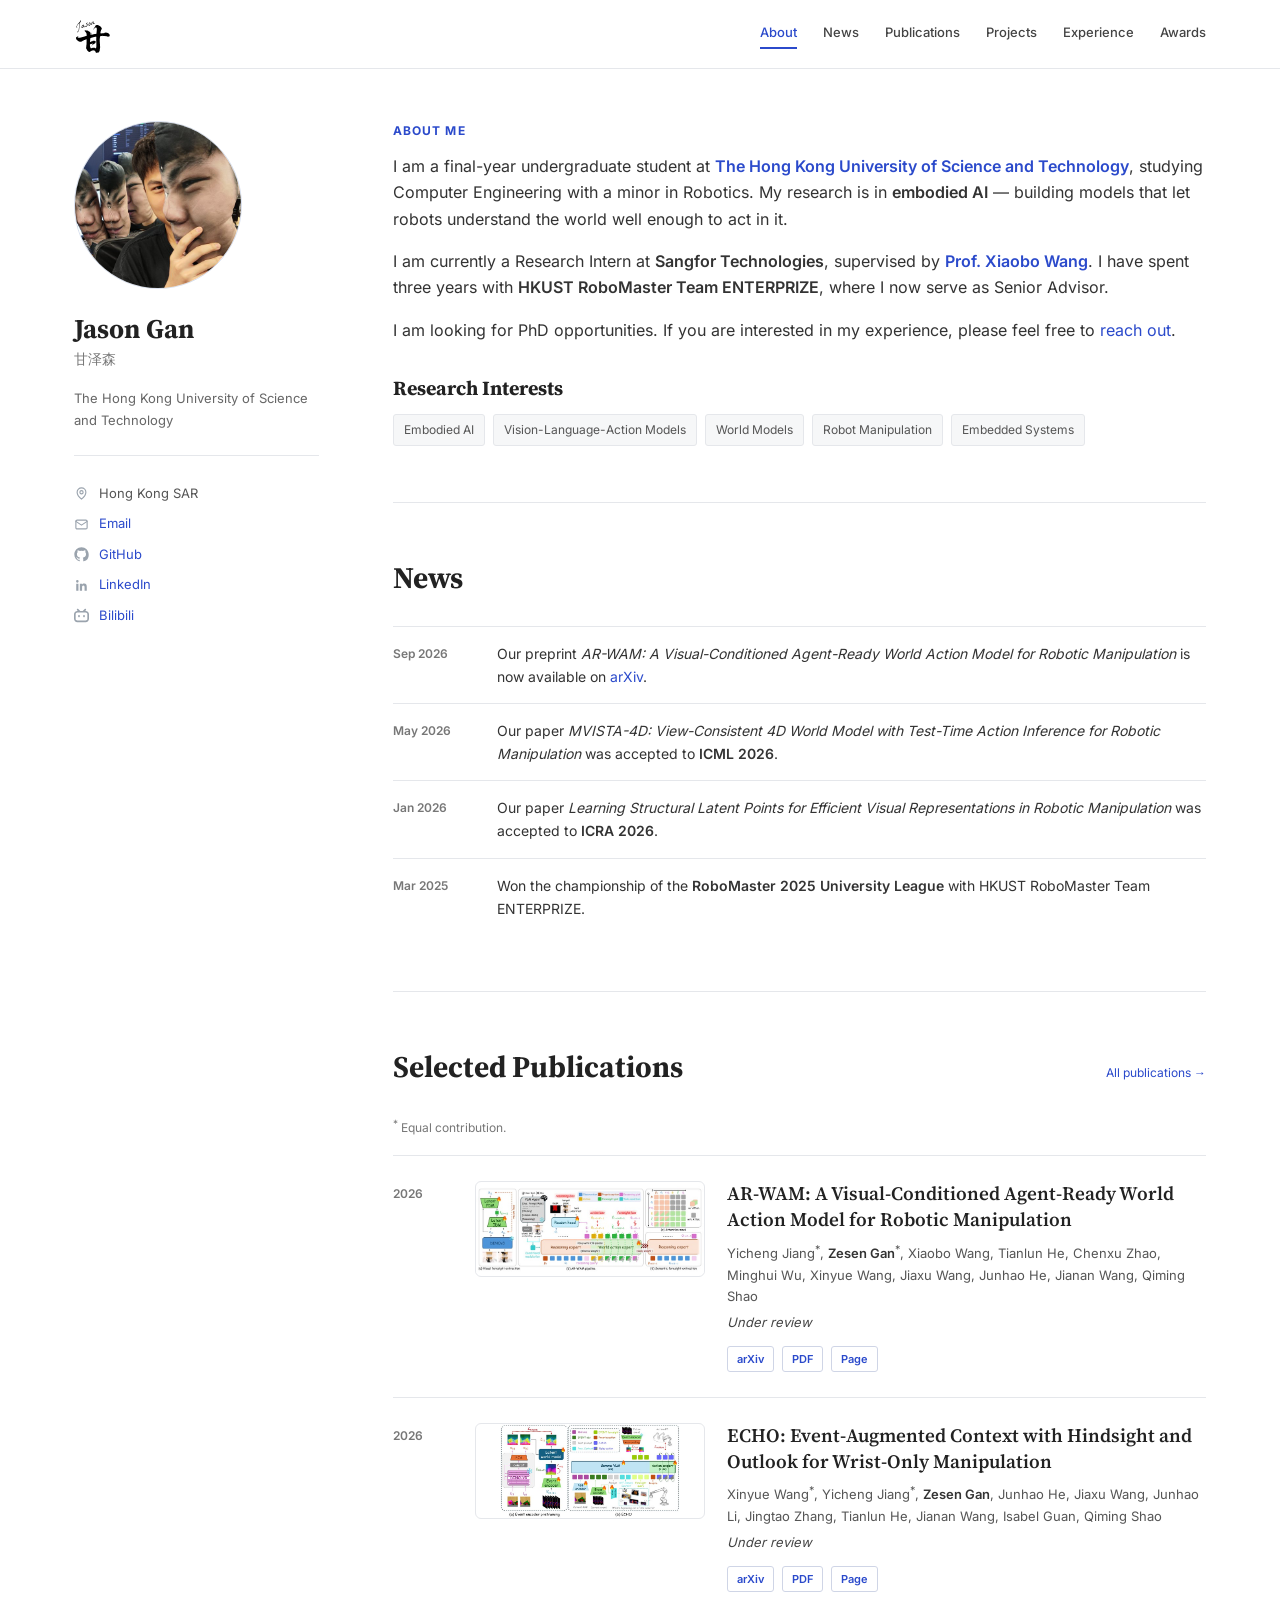
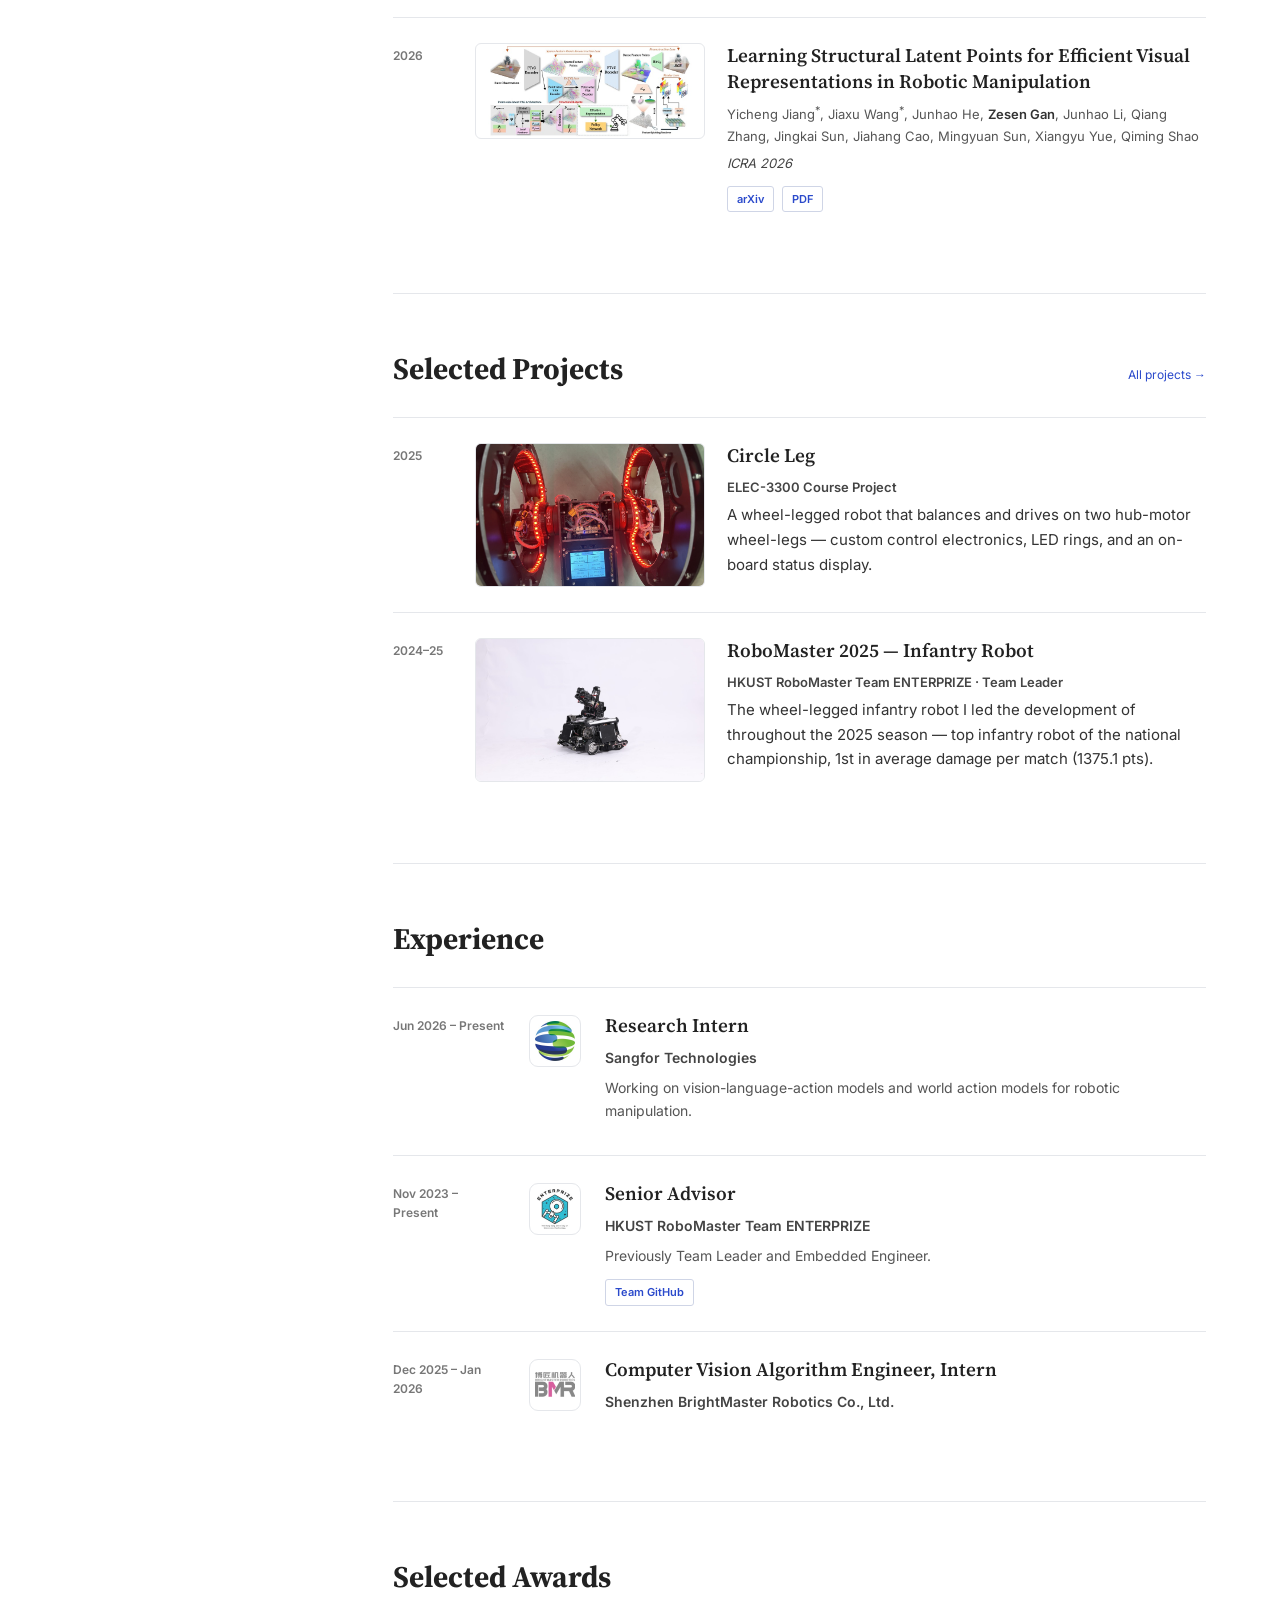
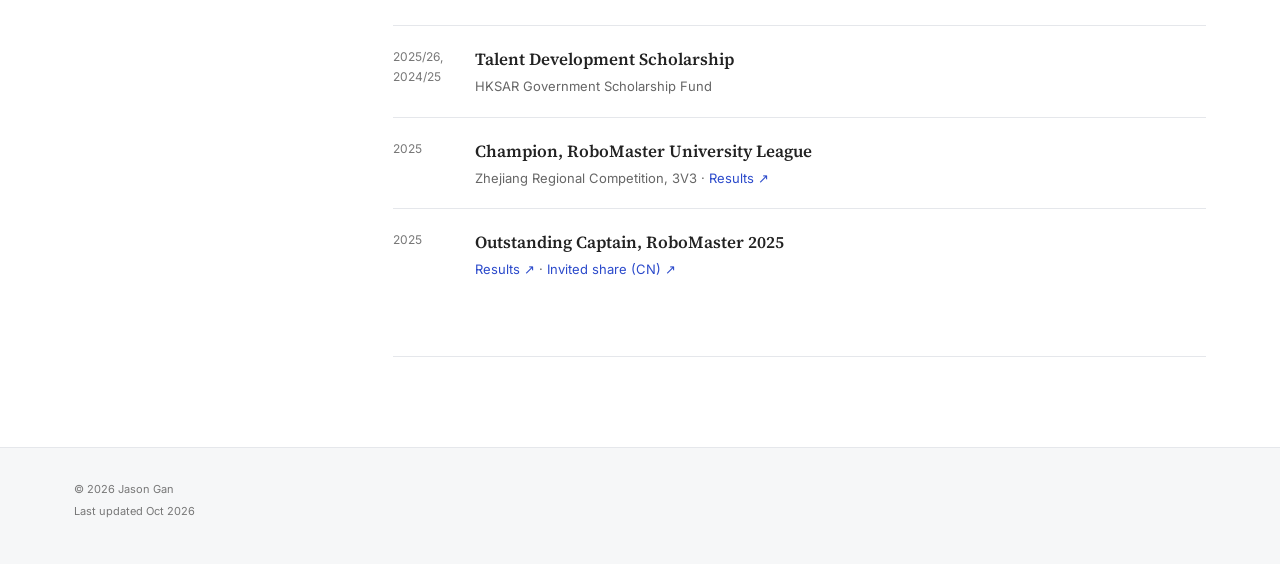
==== index.html @ d358da51 "Initial commit: academic homepage" ====
<!doctype html>
<html lang="en">
<head>
  <meta charset="utf-8">
  <meta name="viewport" content="width=device-width, initial-scale=1">
  <title>Jason Gan — Homepage</title>
  <meta name="description" content="Jason Gan is a final-year undergraduate student at HKUST studying computer engineering and robotics, working on embodied AI and robot learning.">

  <link rel="canonical" href="https://jasongan.org/">
  <meta property="og:title" content="Jason Gan — Homepage">
  <meta property="og:description" content="Robotics, embodied AI, and building cool things.">
  <meta property="og:type" content="website">
  <meta property="og:url" content="https://jasongan.org/">
  <!-- 有分享图后取消注释(建议 1200x630):
  <meta property="og:image" content="https://jasongan.org/assets/img/social-preview.jpg"> -->

  <script type="application/ld+json">
  {
    "@context": "https://schema.org",
    "@type": "Person",
    "name": "Jason Gan",
    "alternateName": "Zesen Gan",
    "url": "https://jasongan.org/",
    "affiliation": { "@type": "CollegeOrUniversity", "name": "The Hong Kong University of Science and Technology" },
    "sameAs": [
      "https://github.com/Jasonggg15",
      "https://www.linkedin.com/in/zesen-jason-gan",
      "https://space.bilibili.com/404641047"
    ]
  }
  </script>

  <link rel="icon" href="assets/img/favicon.svg" type="image/svg+xml">
  <!-- 字体自托管,见 assets/css/fonts.css(无需联网即可显示) -->
  <link rel="stylesheet" href="assets/css/fonts.css">
  <link rel="stylesheet" href="assets/css/style.css">
  <script src="assets/js/main.js" defer></script>
</head>
<body>
  <a class="skip-link" href="#content">Skip to content</a>

  <!-- ================= 顶部导航 ================= -->
  <header class="masthead">
    <div class="masthead-inner">
      <a class="site-title" href="#top" aria-label="Jason Gan — Home"><img src="assets/img/logo-gan.svg" alt="Jason Gan" width="36" height="38"></a>
      <button class="menu-toggle" aria-expanded="false" aria-controls="site-nav">Menu</button>
      <nav id="site-nav" aria-label="Primary navigation">
        <a href="#about" class="active">About</a>
        <a href="#news">News</a>
        <a href="publications/">Publications</a>
        <a href="projects/">Projects</a>
        <a href="#experience">Experience</a>
        <a href="#awards">Awards</a>
        <!-- 暂时隐藏(还没内容):<a href="blog/">Blog</a> -->
      </nav>
    </div>
  </header>

  <div class="page" id="top">

    <!-- ================= 左侧资料栏 ================= -->
    <aside class="author-profile" aria-label="Profile">
      <!-- 换照片:替换 assets/img/avatar.jpg 即可(正方形最佳) -->
      <div class="avatar"><img src="assets/img/avatar.jpg" alt="Jason Gan" width="512" height="512"></div>

      <h1>Jason Gan</h1>
      <p class="name-cn">甘泽森</p>
      <p class="affiliation">The Hong Kong University of Science and Technology</p>

      <ul class="profile-links">
        <li>
          <svg viewBox="0 0 24 24" fill="none" stroke="currentColor" stroke-width="1.8" stroke-linecap="round" stroke-linejoin="round" aria-hidden="true"><path d="M12 21s-7-5.5-7-11a7 7 0 0 1 14 0c0 5.5-7 11-7 11z"/><circle cx="12" cy="10" r="2.6"/></svg>
          Hong Kong SAR
        </li>
        <li>
          <svg viewBox="0 0 24 24" fill="none" stroke="currentColor" stroke-width="1.8" stroke-linecap="round" stroke-linejoin="round" aria-hidden="true"><rect x="3" y="5" width="18" height="14" rx="2"/><path d="m3 7 9 6 9-6"/></svg>
          <a href="mailto:jason@jasongan.org">Email</a>
        </li>
        <li>
          <svg viewBox="0 0 24 24" fill="currentColor" aria-hidden="true"><path d="M12 .5C5.65.5.5 5.65.5 12c0 5.08 3.29 9.39 7.86 10.91.58.11.79-.25.79-.56 0-.28-.01-1.02-.02-2-3.2.7-3.88-1.54-3.88-1.54-.52-1.33-1.28-1.68-1.28-1.68-1.04-.71.08-.7.08-.7 1.15.08 1.76 1.18 1.76 1.18 1.03 1.76 2.7 1.25 3.36.96.1-.75.4-1.25.72-1.54-2.55-.29-5.23-1.28-5.23-5.7 0-1.26.45-2.29 1.18-3.1-.12-.29-.51-1.46.11-3.05 0 0 .96-.31 3.15 1.18a10.9 10.9 0 0 1 5.74 0c2.19-1.49 3.15-1.18 3.15-1.18.62 1.59.23 2.76.11 3.05.74.81 1.18 1.84 1.18 3.1 0 4.43-2.69 5.41-5.25 5.69.41.35.77 1.05.77 2.12 0 1.53-.01 2.76-.01 3.14 0 .31.21.67.8.56A10.52 10.52 0 0 0 23.5 12C23.5 5.65 18.35.5 12 .5z"/></svg>
          <a href="https://github.com/Jasonggg15" target="_blank" rel="noreferrer">GitHub</a>
        </li>
        <li>
          <svg viewBox="0 0 24 24" fill="currentColor" aria-hidden="true"><path d="M20.45 20.45h-3.55v-5.57c0-1.33-.03-3.04-1.85-3.04-1.86 0-2.14 1.45-2.14 2.94v5.67H9.35V9h3.41v1.56h.05c.47-.9 1.63-1.85 3.36-1.85 3.6 0 4.27 2.37 4.27 5.45v6.29zM5.34 7.43a2.06 2.06 0 1 1 0-4.12 2.06 2.06 0 0 1 0 4.12zM7.12 20.45H3.56V9h3.56v11.45z"/></svg>
          <a href="https://www.linkedin.com/in/zesen-jason-gan" target="_blank" rel="noreferrer">LinkedIn</a>
        </li>
        <li>
          <svg viewBox="0 0 24 24" fill="currentColor" aria-hidden="true"><path d="M17.813 4.653h.854c1.51.054 2.769.578 3.773 1.574 1.004.995 1.524 2.249 1.56 3.76v7.36c-.036 1.51-.556 2.769-1.56 3.773s-2.262 1.524-3.773 1.56H5.333c-1.51-.036-2.769-.556-3.773-1.56S.036 18.858 0 17.347v-7.36c.036-1.511.556-2.765 1.56-3.76 1.004-.996 2.262-1.52 3.773-1.574h.774l-1.174-1.12a1.234 1.234 0 0 1-.373-.906c0-.356.124-.658.373-.907l.027-.027c.267-.249.573-.373.92-.373.347 0 .653.124.92.373L9.653 4.44c.071.071.134.142.187.213h4.267a.836.836 0 0 1 .16-.213l2.853-2.747c.267-.249.573-.373.92-.373.347 0 .662.151.929.4.267.249.391.551.391.907 0 .355-.124.657-.373.906zM5.333 7.24c-.746.018-1.373.276-1.88.773-.506.498-.769 1.13-.786 1.894v7.52c.017.764.28 1.395.786 1.893.507.498 1.134.756 1.88.773h13.334c.746-.017 1.373-.275 1.88-.773.506-.498.769-1.129.786-1.893v-7.52c-.017-.765-.28-1.396-.786-1.894-.507-.497-1.134-.755-1.88-.773zM8 11.107c.373 0 .684.124.933.373.25.249.383.569.4.96v1.173c-.017.391-.15.711-.4.96-.249.25-.56.374-.933.374s-.684-.125-.933-.374c-.25-.249-.383-.569-.4-.96V12.44c0-.373.129-.689.386-.947.258-.257.574-.386.947-.386zm8 0c.373 0 .684.124.933.373.25.249.383.569.4.96v1.173c-.017.391-.15.711-.4.96-.249.25-.56.374-.933.374s-.684-.125-.933-.374c-.25-.249-.383-.569-.4-.96V12.44c.017-.391.15-.711.4-.96.249-.249.56-.373.933-.373Z"/></svg>
          <a href="https://space.bilibili.com/404641047" target="_blank" rel="noreferrer">Bilibili</a>
        </li>
      </ul>
    </aside>

    <!-- ================= 主内容 ================= -->
    <main id="content">

      <!-- ---------- About ---------- -->
      <section id="about" class="intro section-block">
        <p class="kicker">About Me</p>
        <!-- TODO(文字):自我介绍可以按自己的语气改 -->
        <p>
          I am a final-year undergraduate student at <a href="https://hkust.edu.hk/" target="_blank" rel="noreferrer"><strong>The Hong Kong University of Science and
          Technology</strong></a>, studying Computer Engineering with a minor in Robotics.
          My research is in <strong>embodied AI</strong> — building models that let robots
          understand the world well enough to act in it.
        </p>
        <p>
          I am currently a Research Intern at <strong>Sangfor Technologies</strong>, supervised by
          <a href="https://scholar.google.com/citations?user=B9qnJaYAAAAJ" target="_blank" rel="noreferrer"><strong>Prof. Xiaobo Wang</strong></a>. I have spent three years with
          <strong>HKUST RoboMaster Team ENTERPRIZE</strong>, where I now serve as Senior Advisor.
        </p>
        <p>
          I am looking for PhD opportunities. If you are interested in my experience,
          please feel free to <a href="mailto:jason@jasongan.org">reach out</a>.
        </p>
        <h3>Research Interests</h3>
        <div class="tags">
          <span>Embodied AI</span>
          <span>Vision-Language-Action Models</span>
          <span>World Models</span>
          <span>Robot Manipulation</span>
          <span>Embedded Systems</span>
        </div>
      </section>

      <!-- ---------- News ---------- -->
      <section id="news" class="section-block">
        <h2>News</h2>
        <ul class="news-list">
          <!-- 新增动态:复制一个 <li>,日期写在第一列 -->
          <li>
            <span class="date">Sep 2026</span>
            <p>Our preprint <em>AR-WAM: A Visual-Conditioned Agent-Ready World Action Model for Robotic Manipulation</em> is now available on <a href="https://arxiv.org/abs/2609.23578" target="_blank" rel="noreferrer">arXiv</a>.</p>
          </li>
          <li>
            <span class="date">May 2026</span>
            <p>Our paper <em>MVISTA-4D: View-Consistent 4D World Model with Test-Time Action Inference for Robotic Manipulation</em> was accepted to <strong>ICML 2026</strong>.</p>
          </li>
          <li>
            <span class="date">Jan 2026</span>
            <p>Our paper <em>Learning Structural Latent Points for Efficient Visual Representations in Robotic Manipulation</em> was accepted to <strong>ICRA 2026</strong>.</p>
          </li>
          <li>
            <span class="date">Mar 2025</span>
            <p>Won the championship of the <strong>RoboMaster 2025 University League</strong> with HKUST RoboMaster Team ENTERPRIZE.</p>
          </li>
        </ul>
      </section>

      <!-- ---------- Publications ---------- -->
      <section id="publications" class="section-block">
        <div class="section-title">
          <h2>Selected Publications</h2>
          <a href="publications/">All publications <span class="arr arr-r">&rarr;</span></a>
        </div>
        <p class="section-note"><sup>*</sup> Equal contribution.</p>

        <!-- 新增论文:整个复制 <article class="publication">…</article>。
             配图:把 teaser 图放到 assets/img/(宽约 690px),仿照下面的 <div class="pub-thumb"> 加一行;
             自己的名字用 <strong> 加粗;共同一作在作者后加 <sup>*</sup>;
             有多篇时在列表末尾加一行:<p class="section-note"><sup>*</sup> Equal contribution.</p> -->

                <article class="publication">
          <div class="pub-year">2026</div>
          <div class="pub-thumb"><img src="assets/img/pub-arwam.jpg" alt="" width="690" height="261" loading="lazy"></div>
          <div>
            <h3>AR-WAM: A Visual-Conditioned Agent-Ready World Action Model for Robotic Manipulation</h3>
            <p class="authors">
              Yicheng Jiang<sup>*</sup>, <strong>Zesen Gan</strong><sup>*</sup>, Xiaobo Wang, Tianlun He, Chenxu Zhao,
              Minghui Wu, Xinyue Wang, Jiaxu Wang, Junhao He, Jianan Wang, Qiming Shao
            </p>
            <p class="venue">Under review</p>
            <!-- 可选:一句话介绍(让访客不点进论文也看懂亮点)
            <p class="pub-tldr">…</p> -->
            <div class="item-links">
              <a href="https://arxiv.org/abs/2609.23578" target="_blank" rel="noreferrer">arXiv</a>
              <a href="https://arxiv.org/pdf/2609.23578" target="_blank" rel="noreferrer">PDF</a>
              <a href="https://ar-wam.github.io/" target="_blank" rel="noreferrer">Page</a>
              <!-- 有项目页/代码/视频时加在这里:
              <a href="https://your-project-page.com" target="_blank" rel="noreferrer">Page</a>
              <a href="https://github.com/..." target="_blank" rel="noreferrer">Code</a>
              -->
            </div>
          </div>
        </article>

        <article class="publication">
          <div class="pub-year">2026</div>
          <div class="pub-thumb"><img src="assets/img/pub-echo.jpg" alt="" width="690" height="359" loading="lazy"></div>
          <div>
            <h3>ECHO: Event-Augmented Context with Hindsight and Outlook for Wrist-Only Manipulation</h3>
            <p class="authors">
              Xinyue Wang<sup>*</sup>, Yicheng Jiang<sup>*</sup>, <strong>Zesen Gan</strong>, Junhao He, Jiaxu Wang,
              Junhao Li, Jingtao Zhang, Tianlun He, Jianan Wang, Isabel Guan, Qiming Shao
            </p>
            <p class="venue">Under review</p>
            <div class="item-links">
              <a href="https://arxiv.org/abs/2609.34893" target="_blank" rel="noreferrer">arXiv</a>
              <a href="https://arxiv.org/pdf/2609.34893" target="_blank" rel="noreferrer">PDF</a>
              <a href="https://echo-wam.github.io/" target="_blank" rel="noreferrer">Page</a>
            </div>
          </div>
        </article>

        <article class="publication">
          <div class="pub-year">2026</div>
          <div class="pub-thumb"><img src="assets/img/pub-slp.jpg" alt="" width="690" height="317" loading="lazy"></div>
          <div>
            <h3>Learning Structural Latent Points for Efficient Visual Representations in Robotic Manipulation</h3>
            <p class="authors">
              Yicheng Jiang<sup>*</sup>, Jiaxu Wang<sup>*</sup>, Junhao He, <strong>Zesen Gan</strong>, Junhao Li,
              Qiang Zhang, Jingkai Sun, Jiahang Cao, Mingyuan Sun, Xiangyu Yue, Qiming Shao
            </p>
            <p class="venue">ICRA 2026</p>
            <div class="item-links">
              <a href="https://arxiv.org/abs/2605.21258" target="_blank" rel="noreferrer">arXiv</a>
              <a href="https://arxiv.org/pdf/2605.21258" target="_blank" rel="noreferrer">PDF</a>
            </div>
          </div>
        </article>
      </section>

      <!-- ---------- Selected Projects(完整列表在 projects/) ---------- -->
      <section id="projects" class="section-block">
        <div class="section-title">
          <h2>Selected Projects</h2>
          <a href="projects/">All projects <span class="arr arr-r">&rarr;</span></a>
        </div>

        <!-- 精选项目:这里只放最值得看的 1~3 个,结构与 projects/index.html 的卡片一致
             (注意主页路径少一层 ../);新增时复制 <article class="publication proj-row">…</article> -->
        <article class="publication proj-row">
          <div class="pub-year">2025</div>
          <a class="pub-thumb" href="projects/circle-leg.html" tabindex="-1" aria-label="Open project: Circle Leg"><img src="assets/img/proj-circleleg-2.jpg" alt="" loading="lazy"></a>
          <div>
            <h3><a href="projects/circle-leg.html">Circle Leg</a></h3>
            <p class="entry-role">ELEC-3300 Course Project</p>
            <p>A wheel-legged robot that balances and drives on two hub-motor wheel-legs — custom control electronics, LED rings, and an on-board status display.</p>
          </div>
        </article>

        <article class="publication proj-row">
          <div class="pub-year">2024–25</div>
          <a class="pub-thumb" href="projects/robomaster-2025.html" tabindex="-1" aria-label="Open project: RoboMaster 2025"><img src="assets/img/proj-rm2025.jpg" alt="" loading="lazy"></a>
          <div>
            <h3><a href="projects/robomaster-2025.html">RoboMaster 2025 — Infantry Robot</a></h3>
            <p class="entry-role">HKUST RoboMaster Team ENTERPRIZE &middot; Team Leader</p>
            <p>The wheel-legged infantry robot I led the development of throughout the 2025 season — top infantry robot of the national championship, 1st in average damage per match (1375.1 pts).</p>
          </div>
        </article>
      </section>

      <!-- ---------- Experience(教育信息在侧栏,不单列板块) ---------- -->
      <section id="experience" class="section-block">
        <h2>Experience</h2>

        <article class="entry has-logo">
          <div class="entry-date">Jun 2026 – Present</div>
          <img class="entry-logo" src="assets/img/logo-sangfor.png" alt="Sangfor" width="160" height="160" loading="lazy">
          <div>
            <h3>Research Intern</h3>
            <p class="entry-role">Sangfor Technologies</p>
            <p>Working on vision-language-action models and world action models for robotic manipulation.</p>
          </div>
        </article>

        <article class="entry has-logo">
          <div class="entry-date">Nov 2023 – Present</div>
          <img class="entry-logo" src="assets/img/logo-enterprize.png" alt="HKUST RoboMaster Team ENTERPRIZE" width="143" height="160" loading="lazy">
          <div>
            <h3>Senior Advisor</h3>
            <!-- TODO(文字):可以补一句你带队期间的成绩/做了什么 -->
            <p class="entry-role">HKUST RoboMaster Team ENTERPRIZE</p>
            <p>Previously Team Leader and Embedded Engineer.</p>
            <div class="item-links">
              <a href="https://github.com/hkustenterprize" target="_blank" rel="noreferrer">Team GitHub</a>
            </div>
          </div>
        </article>

        <article class="entry has-logo">
          <div class="entry-date">Dec 2025 – Jan 2026</div>
          <img class="entry-logo" src="assets/img/logo-bmr.png" alt="BrightMaster Robotics" width="160" height="98" loading="lazy">
          <div>
            <h3>Computer Vision Algorithm Engineer, Intern</h3>
            <p class="entry-role">Shenzhen BrightMaster Robotics Co., Ltd.</p>
            <!-- TODO(文字):想补充的话,在这里加一行 <p>做了什么</p> -->
          </div>
        </article>
      </section>

      <!-- ---------- Awards ---------- -->
      <section id="awards" class="section-block">
        <h2>Selected Awards</h2>
        <ul class="award-list">
          <!-- 新增奖项:复制一个 <li> -->
          <li>
            <span>2025/26, 2024/25</span>
            <div>
              <strong>Talent Development Scholarship</strong>
              <p>HKSAR Government Scholarship Fund</p>
            </div>
          </li>
          <li>
            <span>2025</span>
            <div>
              <strong>Champion, RoboMaster University League</strong>
              <p>Zhejiang Regional Competition, 3V3 &middot; <a href="https://www.robomaster.com/zh-CN/resource/pages/announcement/1830" target="_blank" rel="noreferrer">Results <span class="arr">&#8599;</span></a></p>
            </div>
          </li>
          <li>
            <span>2025</span>
            <div>
              <strong>Outstanding Captain, RoboMaster 2025</strong>
              <p><a href="https://www.robomaster.com/zh-CN/resource/pages/announcement/1880" target="_blank" rel="noreferrer">Results <span class="arr">&#8599;</span></a> &middot; <a href="https://bbs.robomaster.com/article/813318" target="_blank" rel="noreferrer">Invited share (CN) <span class="arr">&#8599;</span></a></p>
            </div>
          </li>
        </ul>
      </section>

    </main>
  </div>

  <!-- ================= 页脚 ================= -->
  <footer>
    <div>
      <p>&copy; <span data-year>2026</span> Jason Gan</p>
      <p>Last updated Oct 2026</p>
    </div>
  </footer>
</body>
</html>
---- assets/css/fonts.css ----
/* 自托管字体(脚本生成,字体文件在 assets/fonts/) */

@font-face {
  font-family: "Inter";
  font-style: normal;
  font-weight: 400;
  font-display: swap;
  src: url("../fonts/inter-400.woff2") format("woff2");
  unicode-range: U+0000-00FF, U+0131, U+0152-0153, U+02BB-02BC, U+02C6, U+02DA, U+02DC, U+0304, U+0308, U+0329, U+2000-206F, U+20AC, U+2122, U+2191, U+2193, U+2212, U+2215, U+FEFF, U+FFFD;
}

@font-face {
  font-family: "Inter";
  font-style: normal;
  font-weight: 500;
  font-display: swap;
  src: url("../fonts/inter-500.woff2") format("woff2");
  unicode-range: U+0000-00FF, U+0131, U+0152-0153, U+02BB-02BC, U+02C6, U+02DA, U+02DC, U+0304, U+0308, U+0329, U+2000-206F, U+20AC, U+2122, U+2191, U+2193, U+2212, U+2215, U+FEFF, U+FFFD;
}

@font-face {
  font-family: "Inter";
  font-style: normal;
  font-weight: 600;
  font-display: swap;
  src: url("../fonts/inter-600.woff2") format("woff2");
  unicode-range: U+0000-00FF, U+0131, U+0152-0153, U+02BB-02BC, U+02C6, U+02DA, U+02DC, U+0304, U+0308, U+0329, U+2000-206F, U+20AC, U+2122, U+2191, U+2193, U+2212, U+2215, U+FEFF, U+FFFD;
}

@font-face {
  font-family: "Inter";
  font-style: normal;
  font-weight: 700;
  font-display: swap;
  src: url("../fonts/inter-700.woff2") format("woff2");
  unicode-range: U+0000-00FF, U+0131, U+0152-0153, U+02BB-02BC, U+02C6, U+02DA, U+02DC, U+0304, U+0308, U+0329, U+2000-206F, U+20AC, U+2122, U+2191, U+2193, U+2212, U+2215, U+FEFF, U+FFFD;
}

@font-face {
  font-family: "Source Serif 4";
  font-style: italic;
  font-weight: 400;
  font-display: swap;
  src: url("../fonts/sourceserif4-400-italic.woff2") format("woff2");
  unicode-range: U+0000-00FF, U+0131, U+0152-0153, U+02BB-02BC, U+02C6, U+02DA, U+02DC, U+0304, U+0308, U+0329, U+2000-206F, U+20AC, U+2122, U+2191, U+2193, U+2212, U+2215, U+FEFF, U+FFFD;
}

@font-face {
  font-family: "Source Serif 4";
  font-style: normal;
  font-weight: 600;
  font-display: swap;
  src: url("../fonts/sourceserif4-600.woff2") format("woff2");
  unicode-range: U+0000-00FF, U+0131, U+0152-0153, U+02BB-02BC, U+02C6, U+02DA, U+02DC, U+0304, U+0308, U+0329, U+2000-206F, U+20AC, U+2122, U+2191, U+2193, U+2212, U+2215, U+FEFF, U+FFFD;
}

@font-face {
  font-family: "Source Serif 4";
  font-style: normal;
  font-weight: 700;
  font-display: swap;
  src: url("../fonts/sourceserif4-700.woff2") format("woff2");
  unicode-range: U+0000-00FF, U+0131, U+0152-0153, U+02BB-02BC, U+02C6, U+02DA, U+02DC, U+0304, U+0308, U+0329, U+2000-206F, U+20AC, U+2122, U+2191, U+2193, U+2212, U+2215, U+FEFF, U+FFFD;
}
---- assets/css/style.css ----
/* ============================================================
   Your Name — Academic Homepage · v3
   设计语言:经典学术主页(参考 EthenJ.github.io)
   - 顶部吸顶导航 + 左侧资料栏 + 右内容,板块间 hairline 分隔
   - Source Serif 4 标题 + Inter 正文(全部自托管)
   我们自己的调整:
   - 强调色换成偏靛蓝的墨蓝(--link)
   - 资料栏用 SVG 图标代替字符图标
   - 字体自托管,任何网络环境都稳定
   - 导航滚动高亮、focus 可见性、打印样式、减弱动效适配
   换主题色:改 --link / --link-dark / --selection
   ============================================================ */

/* ---------- 0. 变量 ---------- */
:root {
  --ink: #333;               /* 主文字 */
  --ink-strong: #222;        /* 标题 */
  --muted: #666;             /* 次要文字 */
  --faint: #777;             /* 日期、脚注 */
  --light: #f6f7f8;          /* 浅灰底(标签、页脚) */
  --line: #e5e7eb;           /* hairline */
  --link: #2b4acb;           /* 链接色:墨蓝(我们的差异点) */
  --link-dark: #1e358f;
  --chip-line: #cfd5e6;      /* 链接徽章描边 */
  --chip-hover: #eef1fb;     /* 链接徽章悬停底色 */
  --selection: #dfe5fb;

  --serif: "Source Serif 4", Georgia, "Times New Roman", serif;
  --sans: "Inter", -apple-system, BlinkMacSystemFont, "Segoe UI", sans-serif;
  --mono: ui-monospace, "Cascadia Mono", "JetBrains Mono", Consolas, monospace;

  --max: 1180px;
  --masthead-h: 68px;
}

/* ---------- 1. 基础 ---------- */
*, *::before, *::after { box-sizing: border-box; }
html { scroll-behavior: smooth; scroll-padding-top: calc(var(--masthead-h) + 20px); }

body {
  margin: 0;
  background: #fff;
  color: var(--ink);
  font: 15px/1.65 var(--sans);
  -webkit-font-smoothing: antialiased;
  overflow-x: clip; /* 保险:裁掉任何意外横向溢出(不影响 sticky) */
}

::selection { background: var(--selection); }
img { max-width: 100%; height: auto; }
h1, h2, h3, h4 { margin: 0; }
p { margin: 0 0 1em; }
strong { font-weight: 600; }

a { color: var(--link); text-decoration: none; }
a:hover { color: var(--link-dark); text-decoration: underline; }

a:focus-visible, button:focus-visible {
  outline: 2px solid var(--link);
  outline-offset: 2px;
  border-radius: 2px;
}

.skip-link {
  position: fixed;
  top: -60px;
  left: 20px;
  z-index: 100;
  padding: 10px 14px;
  background: #111;
  color: #fff;
  font-size: 13px;
}
.skip-link:focus { top: 10px; }

/* ---------- 2. 顶部导航 ---------- */
.masthead {
  position: sticky;
  top: 0;
  z-index: 30;
  background: rgba(255, 255, 255, 0.96);
  border-bottom: 1px solid var(--line);
  backdrop-filter: blur(10px);
  -webkit-backdrop-filter: blur(10px);
}
.masthead-inner {
  max-width: var(--max);
  height: var(--masthead-h);
  margin: 0 auto;
  padding: 0 24px;
  display: flex;
  align-items: center;
}
.site-title {
  font: 700 20px var(--serif);
  color: var(--ink-strong);
}
.site-title img { display: block; height: 38px; width: auto; }
.site-title:hover { text-decoration: none; }

.masthead nav {
  margin-left: auto;
  display: flex;
  align-items: center;
  gap: 26px;
}
.masthead nav a {
  position: relative;
  font-size: 13px;
  font-weight: 500;
  color: #444;
  padding-bottom: 2px;
}
/* hover 下划线从左滑入;当前板块(滚动高亮)常显 */
.masthead nav a::after {
  content: "";
  position: absolute;
  left: 0; right: 0; bottom: -3px;
  height: 1.5px;
  background: var(--link);
  transform: scaleX(0);
  transform-origin: left;
  transition: transform .22s ease;
}
.masthead nav a:hover { color: var(--link); text-decoration: none; }
.masthead nav a:hover::after, .masthead nav a.active::after { transform: scaleX(1); }
.masthead nav a.active { color: var(--link); }  /* 滚动高亮(我们的附加项) */

.menu-toggle {
  display: none;
  margin-left: auto;
  border: 1px solid var(--line);
  background: #fff;
  padding: 7px 12px;
  color: #444;
  font: 500 13px var(--sans);
  cursor: pointer;
  border-radius: 4px;
}

/* ---------- 3. 页面骨架 ---------- */
.page {
  max-width: var(--max);
  margin: 0 auto;
  padding: 52px 24px 90px;
  display: grid;
  grid-template-columns: 245px minmax(0, 1fr);
  gap: 74px;
}

/* ---------- 4. 资料栏 ---------- */
.author-profile {
  position: sticky;
  top: calc(var(--masthead-h) + 44px);
  align-self: start;
}

/* 无照片时:渐变圆底 + 衬线首字母;有照片直接 <img> 替换 */
.avatar {
  width: 168px;
  height: 168px;
  margin-bottom: 24px;
  border-radius: 50%;
  display: grid;
  place-items: center;
  overflow: hidden;
  background: linear-gradient(145deg, #e9eefb, #f8fafc);
  border: 1px solid #d9e0ee;
  color: var(--link);
  font: 600 54px var(--serif);
  user-select: none;
  transition: transform .3s ease, box-shadow .3s ease;
}
.avatar:hover { transform: scale(1.03); box-shadow: 0 10px 26px rgba(30, 40, 80, .14); }
.avatar img { width: 100%; height: 100%; display: block; object-fit: cover; }

.author-profile h1 {
  font: 700 27px/1.15 var(--serif);
  color: var(--ink-strong);
}
.name-cn { margin: 3px 0 18px; color: var(--faint); font-size: 14px; }
.author-bio { margin: 0 0 7px; font-weight: 600; }
.affiliation { margin: 0 0 24px; color: var(--muted); font-size: 13px; }

.profile-links {
  padding: 18px 0 0;
  margin: 0;
  border-top: 1px solid var(--line);
  list-style: none;
}
.profile-links li {
  margin: 9px 0;
  font-size: 13px;
  color: #555;
  display: flex;
  align-items: center;
  gap: 10px;
}
.profile-links svg { width: 15px; height: 15px; flex: none; color: #9aa3ad; transition: color .18s ease; }
/* 侧栏链接行 hover:整行微移 + 图标点亮 */
.profile-links li { transition: transform .18s ease; }
.profile-links li:hover { transform: translateX(3px); }
.profile-links li:hover svg { color: var(--link); }

/* ---------- 5. 内容板块 ---------- */
main { min-width: 0; }

.section-block {
  padding: 0 0 56px;
  margin-bottom: 54px;
  border-bottom: 1px solid var(--line);
}
.section-block:last-child { margin-bottom: 0; }

.section-block > h2, .section-title h2 {
  margin: 0 0 28px;
  font: 700 30px var(--serif);
  color: var(--ink-strong);
}
.section-title {
  display: flex;
  align-items: baseline;
  justify-content: space-between;
  gap: 20px;
}
.section-title > a { font-size: 12px; }
.section-note { margin: 0 0 18px; color: var(--faint); font-size: 12px; }

/* Publications 分页:搜索工具条 */
.pub-toolbar {
  display: flex;
  align-items: center;
  flex-wrap: wrap;
  gap: 14px;
  margin: 30px 0 6px;
}
.pub-toolbar input[type="search"] {
  flex: 1;
  min-width: 220px;
  padding: 9px 14px;
  border: 1px solid var(--line);
  border-radius: 6px;
  font: 14px var(--sans);
  color: var(--ink);
  background: #fff;
}
.pub-toolbar input[type="search"]::placeholder { color: var(--faint); }
.pub-toolbar input[type="search"]:focus {
  outline: none;
  border-color: var(--link);
  box-shadow: 0 0 0 3px var(--chip-hover);
}
.pub-count { font-size: 12px; color: var(--faint); white-space: nowrap; }
.pub-empty { padding: 34px 0; margin: 0; color: var(--muted); font-size: 14px; border-top: 1px solid var(--line); }

/* 搜索:命中高亮(标准 <mark> 玩法) */
.pub-list mark {
  background: #fff2b8;
  color: inherit;
  padding: 0 1px;
  border-radius: 2px;
}

/* 搜索:新出现的条目淡入(消失即时,出现柔和) */
@keyframes pub-enter {
  from { opacity: 0; transform: translateY(5px); }
  to   { opacity: 1; transform: none; }
}
.pub-list .publication.enter { animation: pub-enter 0.22s ease-out; }

/* About */
.kicker {
  margin: 0 0 12px;
  color: var(--link);
  font-size: 12px;
  font-weight: 700;
  letter-spacing: 0.09em;
  text-transform: uppercase;
}
.intro h2 {
  max-width: 780px;
  margin: 0 0 27px;
  font: 700 clamp(32px, 4.3vw, 50px)/1.13 var(--serif);
  letter-spacing: -0.025em;
  color: var(--ink-strong);
}
.intro > p:not(.kicker) { max-width: 820px; font-size: 16px; }
.intro h3 { margin: 31px 0 12px; font: 700 20px var(--serif); color: var(--ink-strong); }

.tags { display: flex; flex-wrap: wrap; gap: 8px; }
.tags span {
  padding: 5px 10px;
  background: var(--light);
  border: 1px solid var(--line);
  border-radius: 3px;
  font-size: 12px;
  color: #555;
}

/* News(参考站没有,用同一套视觉语言补的) */
.news-list {
  list-style: none;
  margin: 0;
  padding: 0;
  border-top: 1px solid var(--line);
}
.news-list li {
  display: grid;
  grid-template-columns: 84px 1fr;
  gap: 20px;
  padding: 15px 0;
  border-bottom: 1px solid var(--line);
  font-size: 14px;
}
.news-list .date { color: var(--faint); font-size: 12px; font-weight: 600; padding-top: 2px; white-space: nowrap; }
.news-list p { margin: 0; }
/* 最后一条下面不画线:否则和板块底边线/页脚顶线成双横线 */
.news-list li:last-child, .award-list li:last-child, .post-list li:last-child { border-bottom: none; }

/* Publications */
.publication {
  display: grid;
  grid-template-columns: 60px 230px 1fr;
  gap: 22px;
  padding: 25px 0;
  border-top: 1px solid var(--line);
}
/* 论文 teaser 配图(纯展示不可点;条目里只有 arXiv/PDF 徽章是链接)。
   统一 2.4:1 框(比三图最矮的还略高,保证每张图都满宽显示),
   contain 完整显示,白底补齐 */
.pub-thumb img {
  display: block;
  width: 100%;
  aspect-ratio: 2.4 / 1;
  object-fit: contain;
  background: #fff;
  border: 1px solid var(--line);
  border-radius: 6px;
  transition: transform .25s ease, box-shadow .25s ease;
}
/* hover arXiv/PDF 徽章时,主图轻微放大+投影、标题变色(:has 联动;
   不支持 :has 的老浏览器只是没动画,功能无损)。
   Projects 卡片(.proj-row)整行可点,动效规则在下方另写 */
.publication:not(.proj-row) h3 { transition: color .18s ease; }
.publication:not(.proj-row):has(.item-links a:hover) .pub-thumb img { transform: scale(1.02); box-shadow: 0 8px 22px rgba(30, 40, 80, .10); }
.publication:not(.proj-row):has(.item-links a:hover) h3 { color: var(--link); }

/* 链接箭头 hover 微移:↗ 斜向上挪,→ 向右挪 */
.arr { display: inline-block; transition: transform .18s ease; }
a:hover .arr { transform: translate(1.5px, -1.5px); }
a:hover .arr.arr-r { transform: translateX(3px); }

/* 回到顶部(JS 创建的悬浮按钮) */
.to-top {
  position: fixed;
  right: 26px; bottom: 26px;
  width: 40px; height: 40px;
  padding: 0;
  border: 1px solid var(--line);
  border-radius: 50%;
  background: #fff;
  color: var(--muted);
  font-size: 16px;
  line-height: 1;
  cursor: pointer;
  opacity: 0;
  visibility: hidden;
  transform: translateY(8px);
  transition: opacity .25s ease, transform .25s ease, visibility .25s,
              color .15s ease, border-color .15s ease;
  box-shadow: 0 4px 14px rgba(30, 40, 80, .10);
  z-index: 60;
}
.to-top.show { opacity: 1; visibility: visible; transform: none; }
.to-top:hover { color: var(--link); border-color: var(--link); }
.pub-year, .entry-date { padding-top: 3px; color: var(--faint); font-size: 12px; font-weight: 600; }

.publication h3, .entry h3 {
  margin: 0 0 8px;
  font: 600 19px/1.35 var(--serif);
  color: var(--ink-strong);
}
.publication h3 a { color: var(--ink-strong); }
.publication h3 a:hover { color: var(--link); text-decoration: none; }

.publication p { margin: 5px 0; }
.authors { font-size: 13px; color: #555; }
.authors strong { color: var(--ink); }   /* 自己的名字 */
.venue { font-size: 13px; font-style: italic; color: #444; }
/* 一句话介绍(我们的附加项,可删) */
.pub-tldr { font-size: 13.5px; color: var(--muted); max-width: 66ch; }

/* 链接徽章:arXiv / PDF / Code … */
.item-links { display: flex; flex-wrap: wrap; gap: 8px; margin-top: 12px; }
.item-links a {
  display: inline-block;
  padding: 3px 9px;
  border: 1px solid var(--chip-line);
  border-radius: 3px;
  font-size: 11px;
  font-weight: 600;
  background: #fff;
  transition: transform .18s ease, box-shadow .18s ease, background-color .18s ease;
}
.item-links a:hover {
  text-decoration: none;
  background: var(--chip-hover);
  transform: translateY(-2px);
  box-shadow: 0 4px 10px rgba(30, 40, 80, .12);
}

/* Projects / Experience 条目 */
.entry {
  display: grid;
  grid-template-columns: 112px 1fr;
  gap: 24px;
  padding: 25px 0;
  border-top: 1px solid var(--line);
}
/* 带单位 logo 的经历:日期 | logo | 文字 三列 */
.entry.has-logo { grid-template-columns: 112px 52px 1fr; }
.entry-logo {
  width: 52px;
  height: 52px;
  margin-top: 2px;
  padding: 5px;
  background: #fff;
  border: 1px solid var(--line);
  border-radius: 9px;
  object-fit: contain;
}
.entry p { margin: 7px 0; color: #555; font-size: 14px; }
.entry-role { font-size: 13px; font-weight: 600; color: #444 !important; }

/* Projects 页配图条:1~3 张横排,cover 裁切统一高度 */
/* Projects 页标题下的题语:衬线斜体,比正文更私人、更安静 */
.page-note {
  font-family: "Source Serif 4", Georgia, serif;
  font-style: italic;
  font-size: 15.5px;
  line-height: 1.7;
  color: #666;
  max-width: 640px;
  margin: 6px 0 4px;
}

/* Projects 页媒体带:照片与视频同一规则 —— 统一行高、自然比例、不裁切,
   一行放不下就换行,整行居中;只有一个媒体的区块加 .single 给更高行高。
   图文混排(照片+视频放同一行)用 .proj-media。
   video 务必写 width/height 属性:preload=none 时浏览器也能先算出正确宽高比;
   超宽素材由 max-width + contain 兜底(留白边,不裁切) */
.proj-photos, .proj-videos, .proj-media { display: flex; flex-wrap: wrap; gap: 10px; margin-top: 14px; justify-content: center; }
.proj-photos img, .proj-videos video, .proj-media img, .proj-media video {
  flex: 0 1 auto;
  display: block;
  height: 280px;
  width: auto;
  max-width: 100%;
  object-fit: contain;
  background: #fff;
  border: 1px solid var(--line);
  border-radius: 8px;
  box-shadow: 0 1px 3px rgba(30, 40, 80, .06);
  transition: transform .25s ease, box-shadow .25s ease;
}
.proj-photos.single img, .proj-videos.single video,
.proj-media.single img, .proj-media.single video { height: 400px; }
.proj-photos img:hover, .proj-media img:hover { transform: scale(1.02); box-shadow: 0 8px 22px rgba(30, 40, 80, .10); }
/* JS justified 生效后(main.js):行内尺寸由 JS 按容器宽度算好,普通带左对齐贴齐网格,
   .single 带保持居中;上面的固定行高仅作无 JS 兜底 */
.proj-photos.justified, .proj-videos.justified, .proj-media.justified { justify-content: flex-start; }
.proj-photos.single.justified, .proj-videos.single.justified, .proj-media.single.justified { justify-content: center; }

/* Projects 列表卡片:复用 .publication 栅格;实拍照片缩略图 cover 裁切(非白底论文图) */
.proj-row .pub-thumb img { aspect-ratio: 16 / 10; object-fit: cover; }

/* 整行可点(stretched link):标题链接的伪元素铺满整行,
   比 JS 点击跳转好——保留右键/新标签打开/状态栏预览等原生行为 */
.proj-row { position: relative; }
.proj-row h3 a::after { content: ""; position: absolute; inset: 0; }
/* hover 反馈:鼠标在整行任意位置,缩略图都触发放大+投影 */
.proj-row:hover .pub-thumb img { transform: scale(1.02); box-shadow: 0 8px 22px rgba(30, 40, 80, .10); }

/* Project 详情页:返回链接 + 标题下元信息行 */
.back-link { margin: 0 0 18px; font-size: 13px; }
.intro .proj-meta { margin: -16px 0 0; color: var(--faint); font-size: 13px; font-weight: 600; }
.proj-body > p { max-width: 820px; margin: 10px 0; font-size: 15px; color: #555; }
.proj-body .item-links { margin-top: 4px; }

/* Project 详情页技术小节标题与列表 */
.proj-body h3 { margin: 34px 0 8px; font: 700 20px var(--serif); color: var(--ink-strong); }
.proj-body ul { margin: 8px 0 4px; padding-left: 20px; color: #555; font-size: 14px; }
.proj-body li { margin: 4px 0; }

/* 技术图(框图/模型):完整显示不裁切,带一行小注 */
.proj-figure { margin: 16px 0 4px; text-align: center; }
.proj-figure img { max-width: 100%; max-height: 560px; border: 1px solid var(--line); border-radius: 8px; background: #fff; box-shadow: 0 1px 3px rgba(30, 40, 80, .06); }
.proj-figure figcaption { margin-top: 8px; font-size: 12px; color: var(--faint); }

/* 照片排下方的小注(同 figcaption 样式) */
.photo-note { margin: 8px 0 0; text-align: center; font-size: 12px; color: var(--faint); }

/* 左箭头 hover 微移(详情页返回链接用) */
a:hover .arr.arr-l { transform: translateX(-3px); }

/* Awards */
.award-list { padding: 0; margin: 0; list-style: none; border-top: 1px solid var(--line); }
.award-list li {
  display: grid;
  grid-template-columns: 62px 1fr;
  gap: 20px;
  padding: 19px 0;
  border-bottom: 1px solid var(--line);
}
.award-list li > span { color: var(--faint); font-size: 12px; padding-top: 2px; }
.award-list strong { font-family: var(--serif); font-size: 17px; color: var(--ink-strong); }
.award-list p { margin: 3px 0 0; color: var(--muted); font-size: 13px; }

/* ---------- 6. 页脚 ---------- */
footer { border-top: 1px solid var(--line); background: var(--light); }
footer > div {
  max-width: var(--max);
  margin: 0 auto;
  padding: 28px 24px 40px;
  color: var(--faint);
  font-size: 11px;
}
footer p { margin: 4px 0; }

/* ---------- 7. Blog(单栏窄页) ---------- */
.page-single {
  max-width: 820px;
  margin: 0 auto;
  padding: 52px 24px 90px;
}
.page-single .intro h2 { font-size: clamp(30px, 4vw, 42px); }

.post-list { list-style: none; margin: 0; padding: 0; border-top: 1px solid var(--line); }
.post-list li {
  display: grid;
  grid-template-columns: 100px 1fr;
  gap: 20px;
  padding: 20px 0;
  border-bottom: 1px solid var(--line);
}
.post-list .date { color: var(--faint); font-size: 12px; font-weight: 600; padding-top: 3px; white-space: nowrap; }
.post-list h3 { margin: 0 0 4px; font: 600 19px/1.35 var(--serif); }
.post-list h3 a { color: var(--ink-strong); }
.post-list h3 a:hover { color: var(--link); text-decoration: none; }
.post-list p { margin: 0; font-size: 13px; color: var(--muted); }

/* 文章页 */
.post-header { margin-bottom: 36px; }
.post-header .back { display: inline-block; font-size: 12px; margin-bottom: 30px; }
.post-header h1 {
  font: 700 clamp(30px, 4vw, 42px)/1.2 var(--serif);
  letter-spacing: -0.02em;
  color: var(--ink-strong);
}
.post-meta { margin: 12px 0 0; color: var(--faint); font-size: 12px; font-weight: 600; }

.prose { max-width: 68ch; font-size: 15.5px; }
.prose p { margin-bottom: 1.25em; }
.prose h2 { font: 700 22px var(--serif); color: var(--ink-strong); margin: 2.2em 0 0.7em; }
.prose h3 { font: 600 18px var(--serif); color: var(--ink-strong); margin: 2em 0 0.5em; }
.prose ul, .prose ol { padding-left: 1.4em; margin: 0 0 1.25em; }
.prose li { margin-bottom: 0.35em; }
.prose blockquote {
  margin: 1.8em 0;
  padding: 2px 0 2px 18px;
  border-left: 2px solid var(--link);
  font-family: var(--serif);
  font-style: italic;
  font-size: 17px;
  color: #4a4a45;
}
.prose blockquote p { margin: 0; }
.prose code {
  font-family: var(--mono);
  font-size: 0.86em;
  background: var(--light);
  border: 1px solid var(--line);
  border-radius: 3px;
  padding: 1px 5px;
}
.prose pre {
  background: var(--light);
  border: 1px solid var(--line);
  border-radius: 6px;
  padding: 16px 18px;
  overflow-x: auto;
  margin: 1.6em 0;
}
.prose pre code { background: none; border: 0; padding: 0; font-size: 13px; }
.prose hr { border: 0; border-top: 1px solid var(--line); margin: 2.4em 0; }
.prose img { border-radius: 6px; border: 1px solid var(--line); margin: 1em 0; }

/* ---------- 8. 响应式 ---------- */
@media (max-width: 1050px) {
  /* 论文条目收窄:配图叠到文字上方 */
  .publication { grid-template-columns: 1fr; }
  .pub-year { padding-top: 0; }
  .pub-thumb { max-width: 440px; margin: 2px 0 8px; }
}

@media (max-width: 850px) {
  .masthead nav {
    position: absolute;
    top: var(--masthead-h);
    left: 0;
    right: 0;
    padding: 18px 24px;
    background: #fff;
    border-bottom: 1px solid var(--line);
    display: none;
    flex-direction: column;
    align-items: flex-start;
    gap: 15px;
  }
  .masthead nav.open { display: flex; }
  .menu-toggle { display: block; }

  .page { grid-template-columns: 1fr; gap: 45px; padding-top: 38px; }

  /* 资料栏:头像在左,信息在右 */
  .author-profile {
    position: static;
    display: grid;
    grid-template-columns: 112px 1fr;
    column-gap: 22px;
  }
  .avatar { grid-row: 1 / 4; width: 112px; height: 112px; margin: 0; font-size: 36px; }
  .author-profile h1 { align-self: end; }
  .name-cn { margin-bottom: 7px; }
  .author-bio, .affiliation { grid-column: 2; }
  .profile-links { grid-column: 1 / 3; margin-top: 20px; columns: 2; column-gap: 30px; }
  .profile-links li { break-inside: avoid; }
}

@media (max-width: 560px) {
  .masthead-inner, .page, .page-single, footer > div { padding-left: 18px; padding-right: 18px; }
  .page { padding-bottom: 55px; }
  .author-profile { grid-template-columns: 86px 1fr; column-gap: 17px; }
  .avatar { width: 86px; height: 86px; font-size: 28px; }
  .author-profile h1 { font-size: 23px; }
  .author-bio { font-size: 13px; }
  .profile-links { columns: 1; }
  .intro h2 { font-size: 32px; }
  .section-block { padding-bottom: 42px; margin-bottom: 42px; }
  .publication, .entry, .entry.has-logo { grid-template-columns: 1fr; gap: 5px; }
  .pub-year, .entry-date { padding: 0; }
  .entry-logo { width: 44px; height: 44px; margin: 6px 0; }
  .section-title { align-items: flex-start; flex-direction: column; gap: 0; }
  .news-list li { grid-template-columns: 1fr; gap: 2px; padding: 13px 0; }
  .award-list li { grid-template-columns: 48px 1fr; gap: 14px; }
  .post-list li { grid-template-columns: 1fr; gap: 4px; }
  .proj-photos img, .proj-videos video, .proj-media img, .proj-media video { height: 190px; }
  .proj-photos.single img, .proj-videos.single video,
  .proj-media.single img, .proj-media.single video { height: 300px; }
}

/* ---------- 9. 打印与动效偏好 ---------- */
@media print {
  .masthead, .skip-link, .to-top { display: none !important; }
  .page { display: block; max-width: none; padding: 0; }
  .author-profile { position: static; margin-bottom: 30px; }
  a { color: var(--ink); text-decoration: none; }
}

@media (prefers-reduced-motion: reduce) {
  html { scroll-behavior: auto; }
  *, *::before, *::after { transition: none !important; animation: none !important; }
}
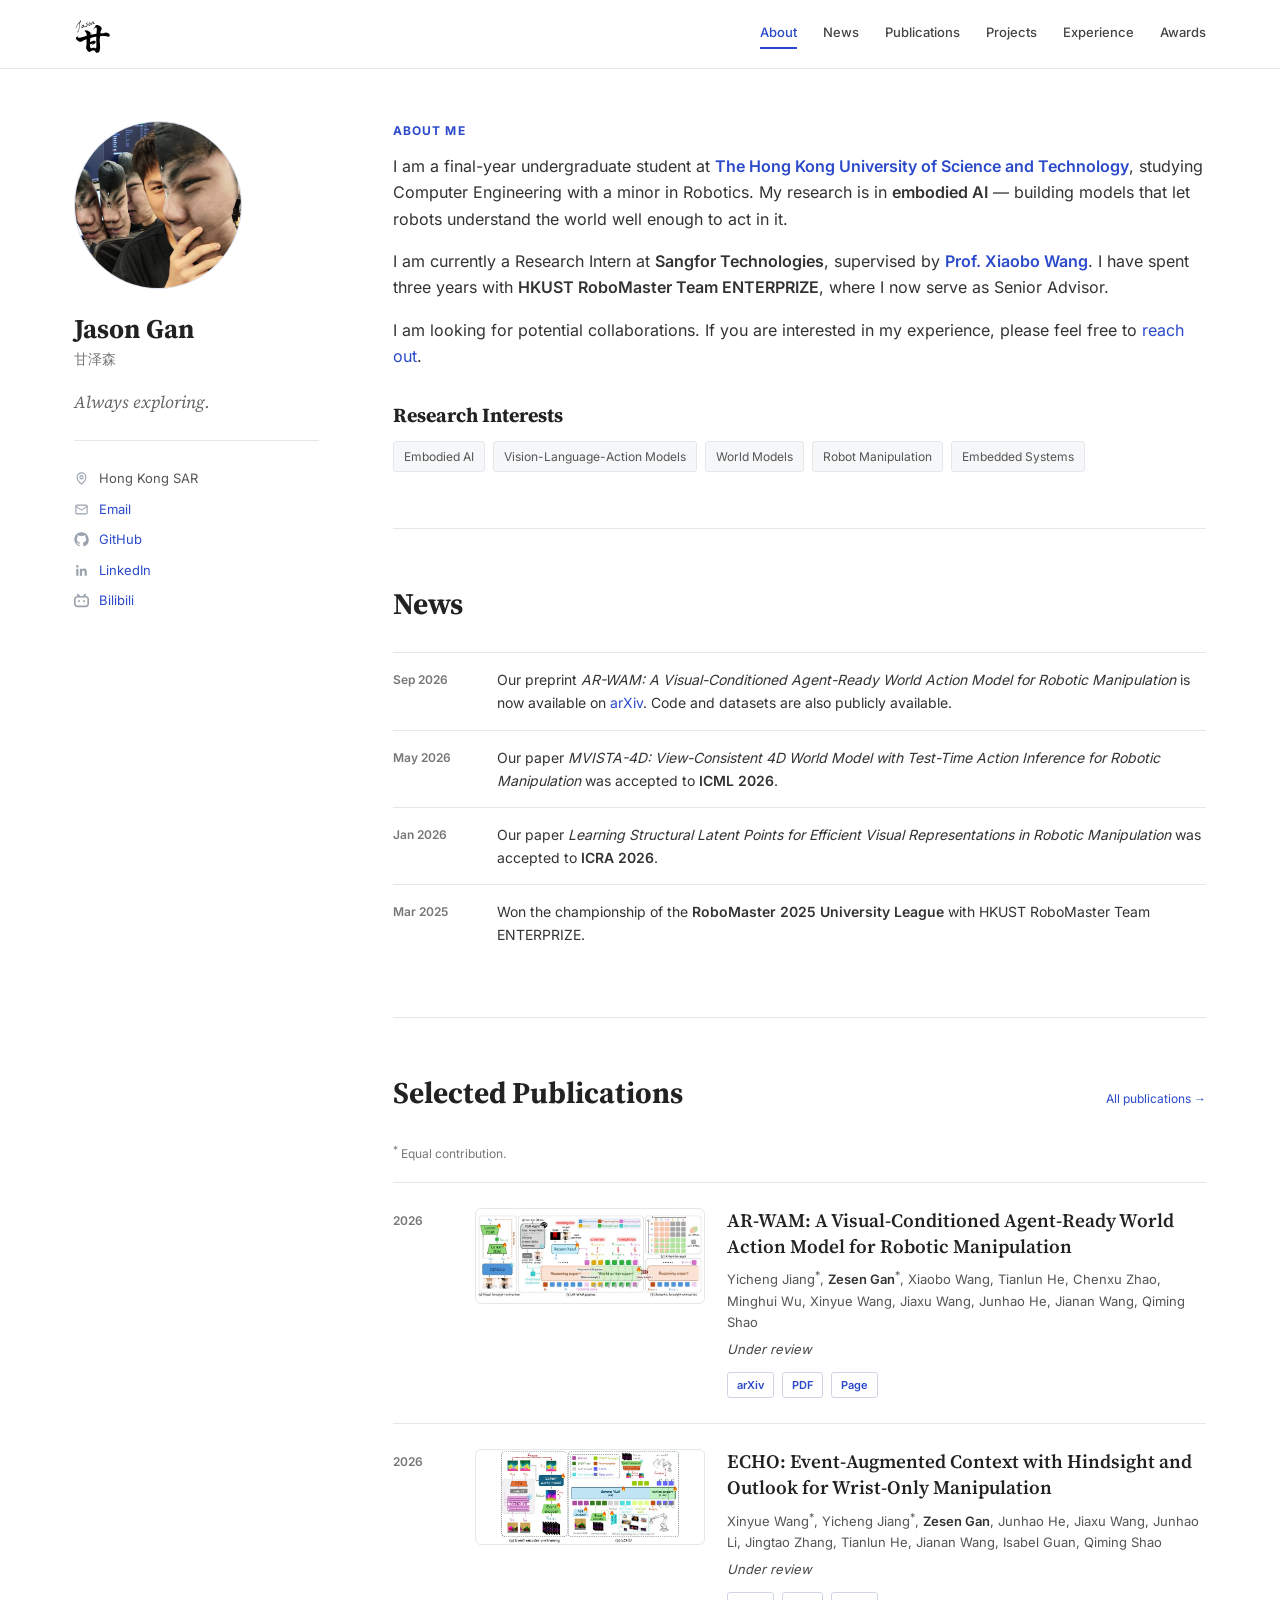
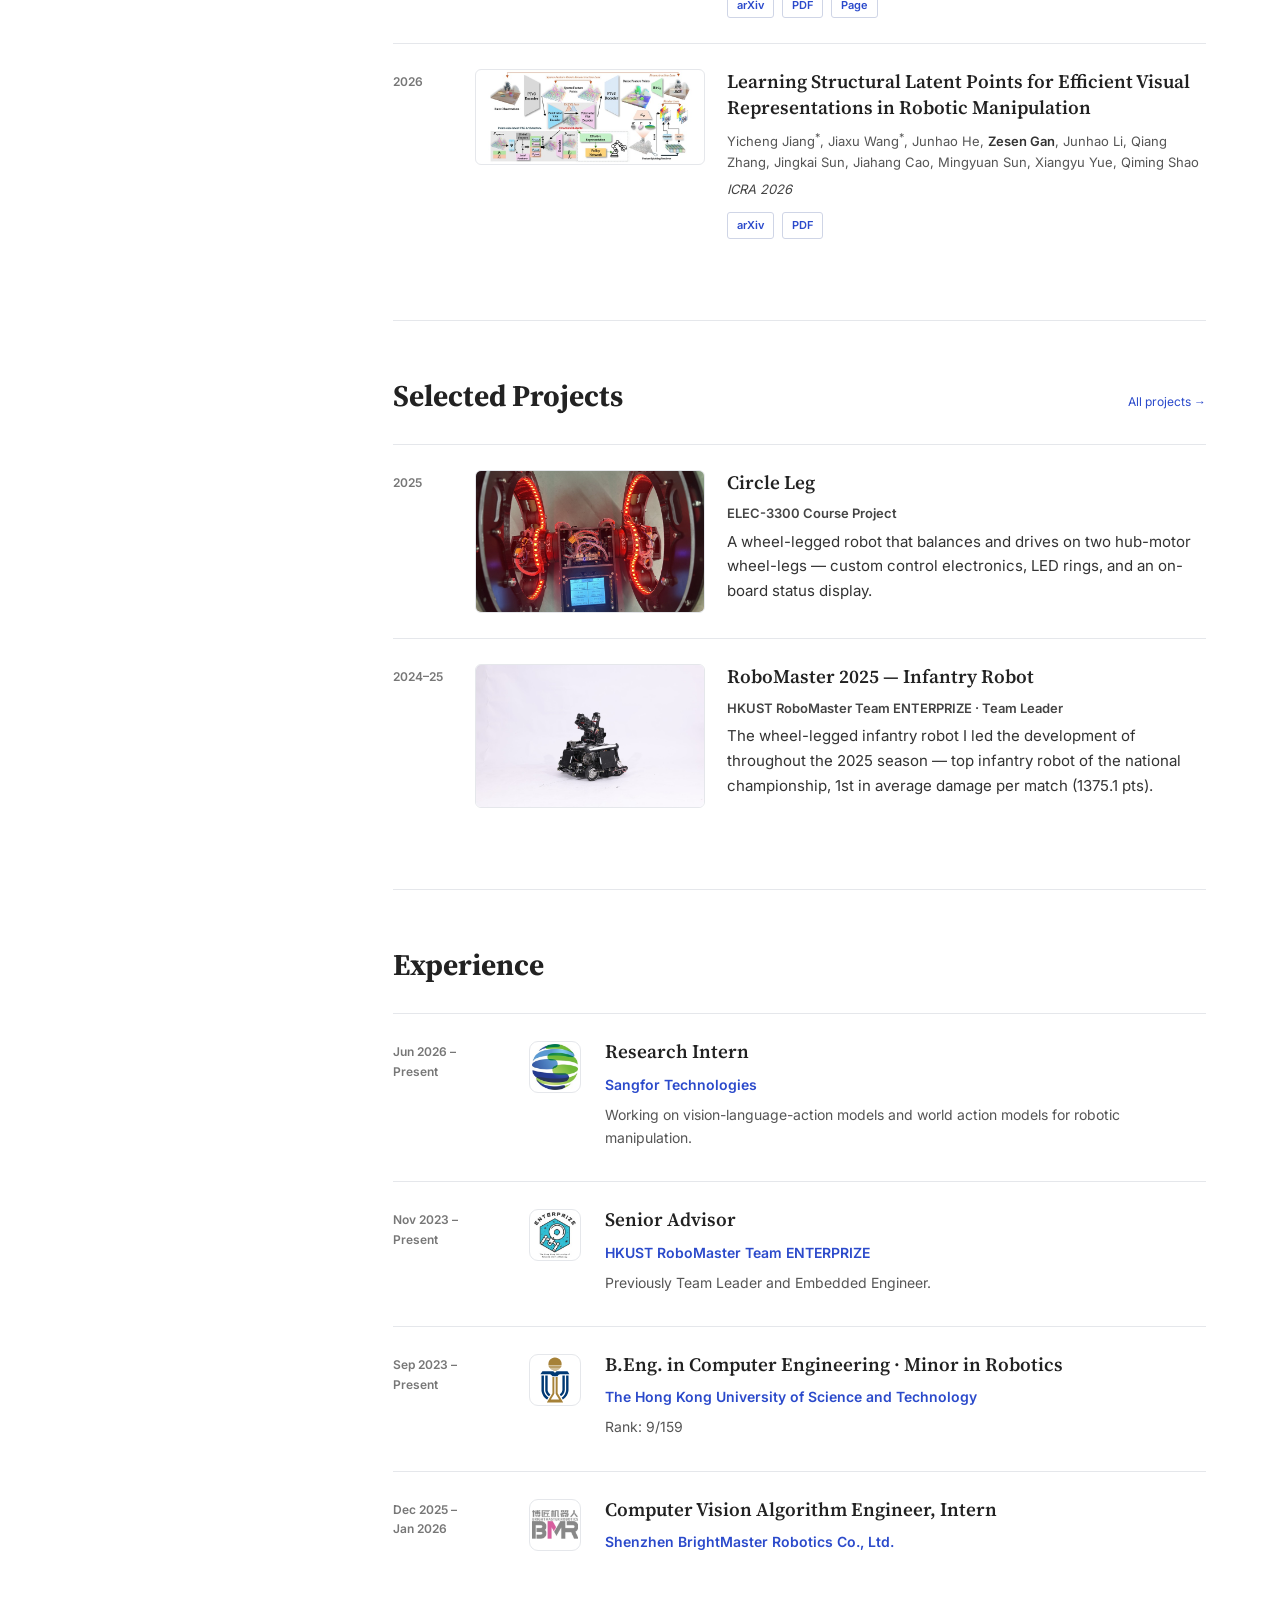
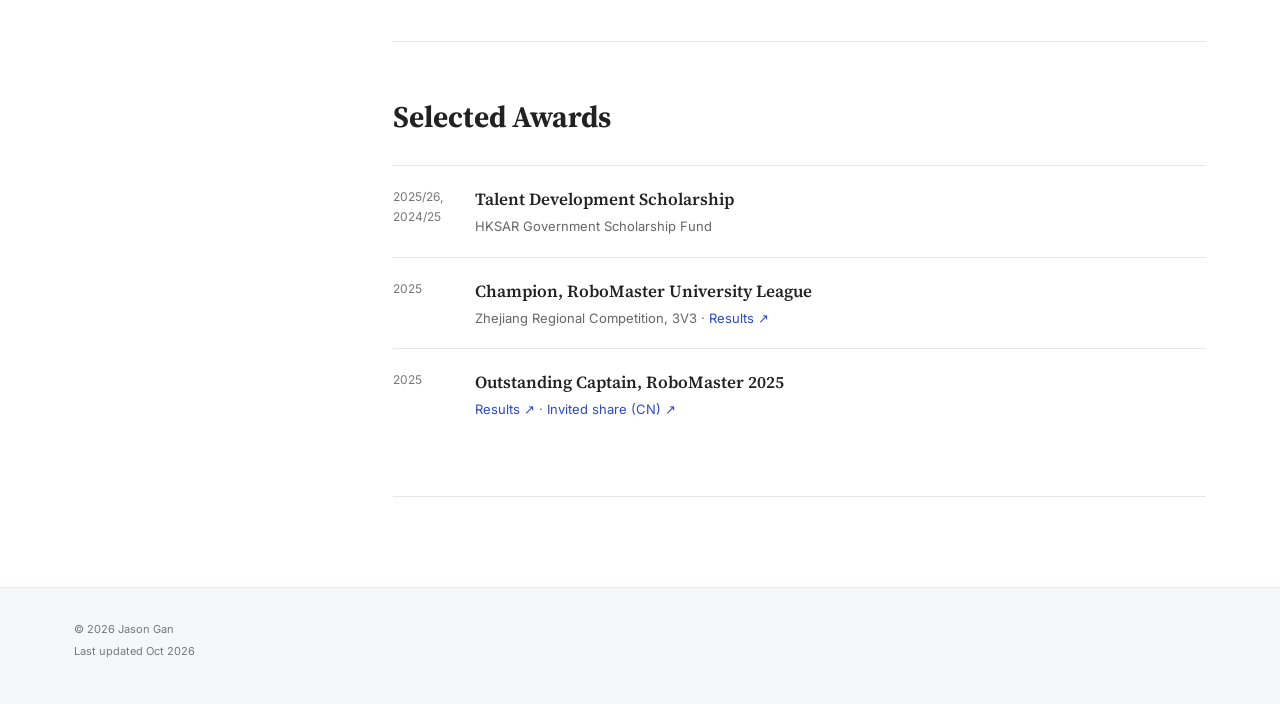
==== commit b18e63c3: "Update profile and education experience" ====
--- a/index.html
+++ b/index.html
@@ -65,7 +65,7 @@
 
       <h1>Jason Gan</h1>
       <p class="name-cn">甘泽森</p>
-      <p class="affiliation">The Hong Kong University of Science and Technology</p>
+      <p class="affiliation profile-motto">Always exploring.</p>
 
       <ul class="profile-links">
         <li>
@@ -110,7 +110,7 @@
           <strong>HKUST RoboMaster Team ENTERPRIZE</strong>, where I now serve as Senior Advisor.
         </p>
         <p>
-          I am looking for PhD opportunities. If you are interested in my experience,
+          I am looking for potential collaborations. If you are interested in my experience,
           please feel free to <a href="mailto:jason@jasongan.org">reach out</a>.
         </p>
         <h3>Research Interests</h3>
@@ -130,7 +130,7 @@
           <!-- 新增动态:复制一个 <li>,日期写在第一列 -->
           <li>
             <span class="date">Sep 2026</span>
-            <p>Our preprint <em>AR-WAM: A Visual-Conditioned Agent-Ready World Action Model for Robotic Manipulation</em> is now available on <a href="https://arxiv.org/abs/2609.23578" target="_blank" rel="noreferrer">arXiv</a>.</p>
+            <p>Our preprint <em>AR-WAM: A Visual-Conditioned Agent-Ready World Action Model for Robotic Manipulation</em> is now available on <a href="https://arxiv.org/abs/2609.23578" target="_blank" rel="noreferrer">arXiv</a>. Code and datasets are also publicly available.</p>
           </li>
           <li>
             <span class="date">May 2026</span>
@@ -250,40 +250,47 @@
         </article>
       </section>
 
-      <!-- ---------- Experience(教育信息在侧栏,不单列板块) ---------- -->
+      <!-- ---------- Experience(结束时间倒序;同为 Present 时按开始时间倒序) ---------- -->
       <section id="experience" class="section-block">
         <h2>Experience</h2>
 
         <article class="entry has-logo">
-          <div class="entry-date">Jun 2026 – Present</div>
+          <div class="entry-date">Jun 2026 –<br>Present</div>
           <img class="entry-logo" src="assets/img/logo-sangfor.png" alt="Sangfor" width="160" height="160" loading="lazy">
           <div>
             <h3>Research Intern</h3>
-            <p class="entry-role">Sangfor Technologies</p>
+            <p class="entry-role"><a href="https://www.sangfor.com/" target="_blank" rel="noreferrer">Sangfor Technologies</a></p>
             <p>Working on vision-language-action models and world action models for robotic manipulation.</p>
           </div>
         </article>
 
         <article class="entry has-logo">
-          <div class="entry-date">Nov 2023 – Present</div>
+          <div class="entry-date">Nov 2023 –<br>Present</div>
           <img class="entry-logo" src="assets/img/logo-enterprize.png" alt="HKUST RoboMaster Team ENTERPRIZE" width="143" height="160" loading="lazy">
           <div>
             <h3>Senior Advisor</h3>
             <!-- TODO(文字):可以补一句你带队期间的成绩/做了什么 -->
-            <p class="entry-role">HKUST RoboMaster Team ENTERPRIZE</p>
+            <p class="entry-role"><a href="https://hkustenterprize.com/" target="_blank" rel="noreferrer">HKUST RoboMaster Team ENTERPRIZE</a></p>
             <p>Previously Team Leader and Embedded Engineer.</p>
-            <div class="item-links">
-              <a href="https://github.com/hkustenterprize" target="_blank" rel="noreferrer">Team GitHub</a>
-            </div>
           </div>
         </article>
 
         <article class="entry has-logo">
-          <div class="entry-date">Dec 2025 – Jan 2026</div>
+          <div class="entry-date">Sep 2023 –<br>Present</div>
+          <img class="entry-logo" src="assets/img/Hong_Kong_University_of_Science_and_Technology_symbol.svg" alt="HKUST" width="390" height="600" loading="lazy">
+          <div>
+            <h3>B.Eng. in Computer Engineering · Minor in Robotics</h3>
+            <p class="entry-role"><a href="https://hkust.edu.hk/" target="_blank" rel="noreferrer">The Hong Kong University of Science and Technology</a></p>
+            <p>Rank: 9/159</p>
+          </div>
+        </article>
+
+        <article class="entry has-logo">
+          <div class="entry-date">Dec 2025 –<br>Jan 2026</div>
           <img class="entry-logo" src="assets/img/logo-bmr.png" alt="BrightMaster Robotics" width="160" height="98" loading="lazy">
           <div>
             <h3>Computer Vision Algorithm Engineer, Intern</h3>
-            <p class="entry-role">Shenzhen BrightMaster Robotics Co., Ltd.</p>
+            <p class="entry-role"><a href="https://en.bm-robot.com/" target="_blank" rel="noreferrer">Shenzhen BrightMaster Robotics Co., Ltd.</a></p>
             <!-- TODO(文字):想补充的话,在这里加一行 <p>做了什么</p> -->
           </div>
         </article>
--- a/assets/css/style.css
+++ b/assets/css/style.css
@@ -181,6 +181,12 @@
 .name-cn { margin: 3px 0 18px; color: var(--faint); font-size: 14px; }
 .author-bio { margin: 0 0 7px; font-weight: 600; }
 .affiliation { margin: 0 0 24px; color: var(--muted); font-size: 13px; }
+.profile-motto {
+  font-family: "Source Serif 4", Georgia, serif;
+  font-size: 17px;
+  font-style: italic;
+  font-weight: 400;
+}
 
 .profile-links {
   padding: 18px 0 0;
@@ -423,12 +429,14 @@
   width: 52px;
   height: 52px;
   margin-top: 2px;
-  padding: 5px;
+  padding: 2px;
   background: #fff;
   border: 1px solid var(--line);
   border-radius: 9px;
   object-fit: contain;
-}
+  transition: transform .25s ease, box-shadow .25s ease;
+}
+.entry.has-logo:has(.entry-role a:hover) .entry-logo { transform: scale(1.02); box-shadow: 0 8px 22px rgba(30, 40, 80, .10); }
 .entry p { margin: 7px 0; color: #555; font-size: 14px; }
 .entry-role { font-size: 13px; font-weight: 600; color: #444 !important; }
 
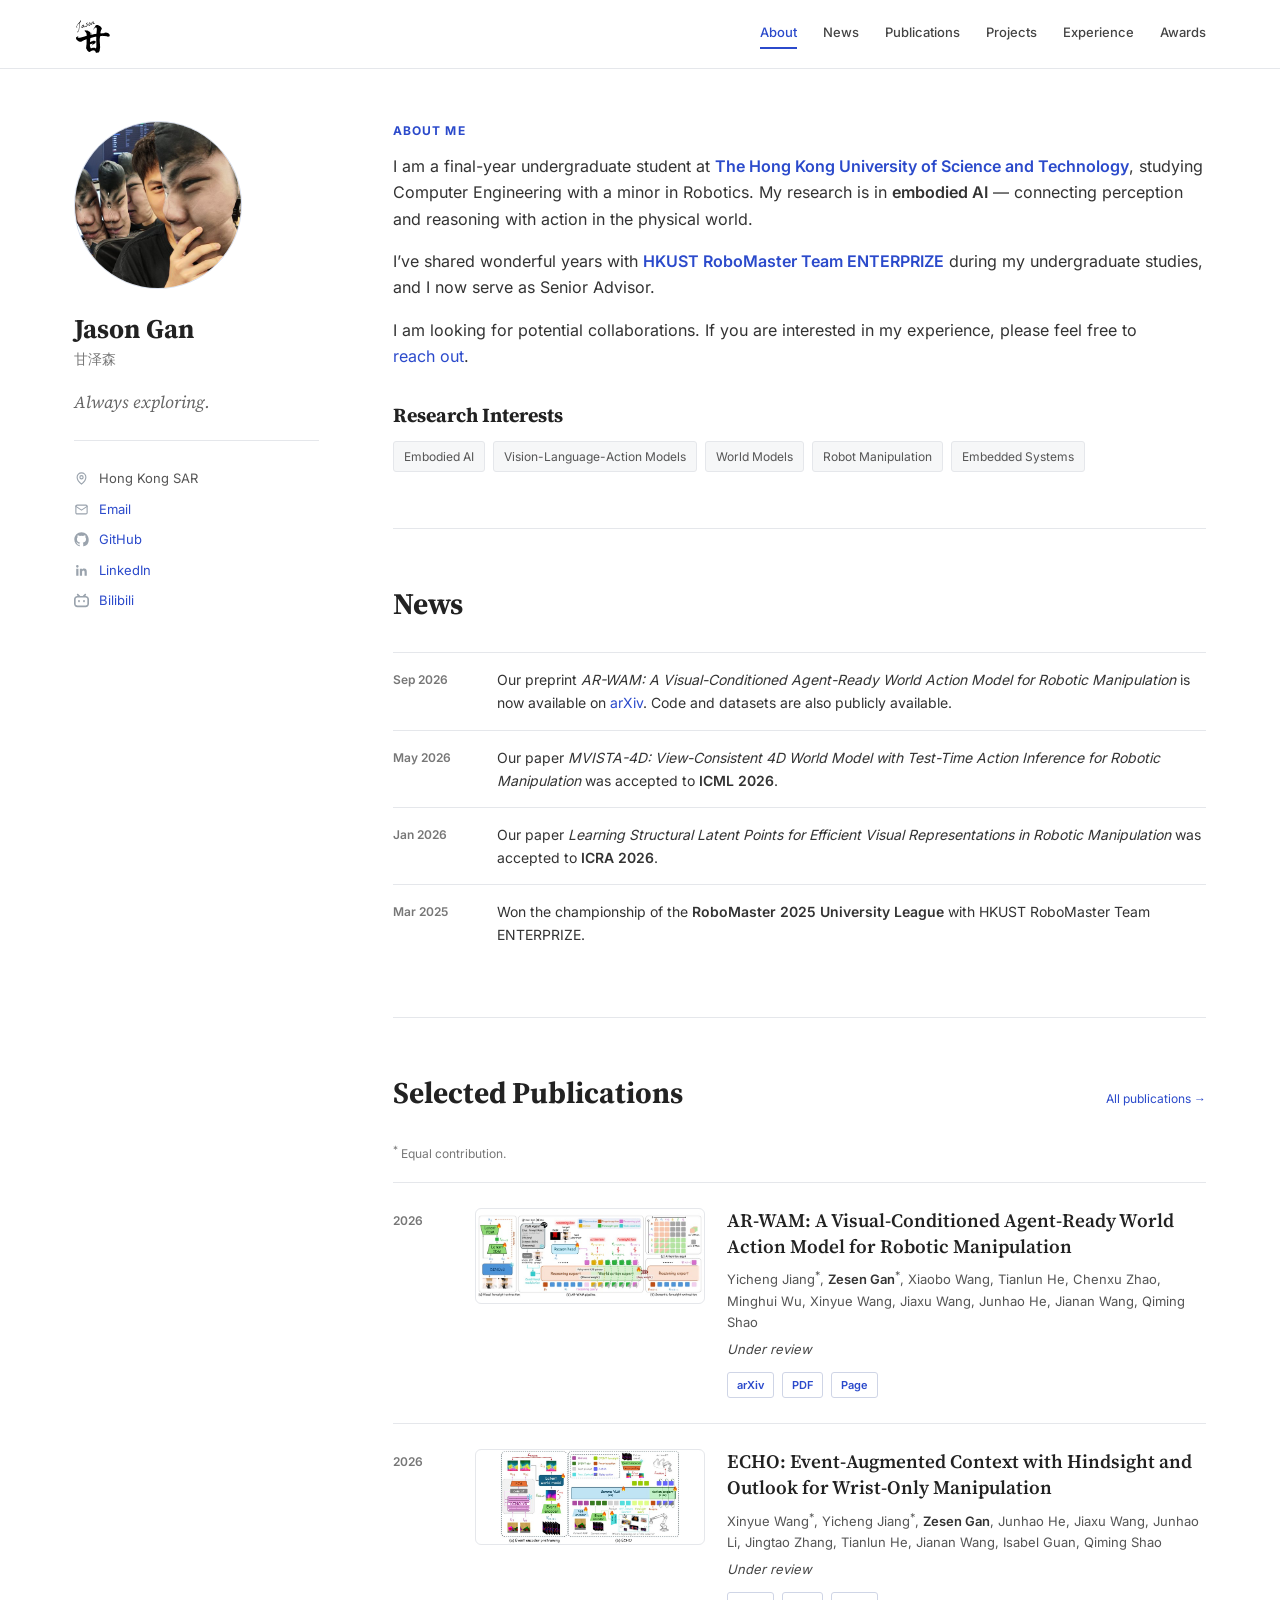
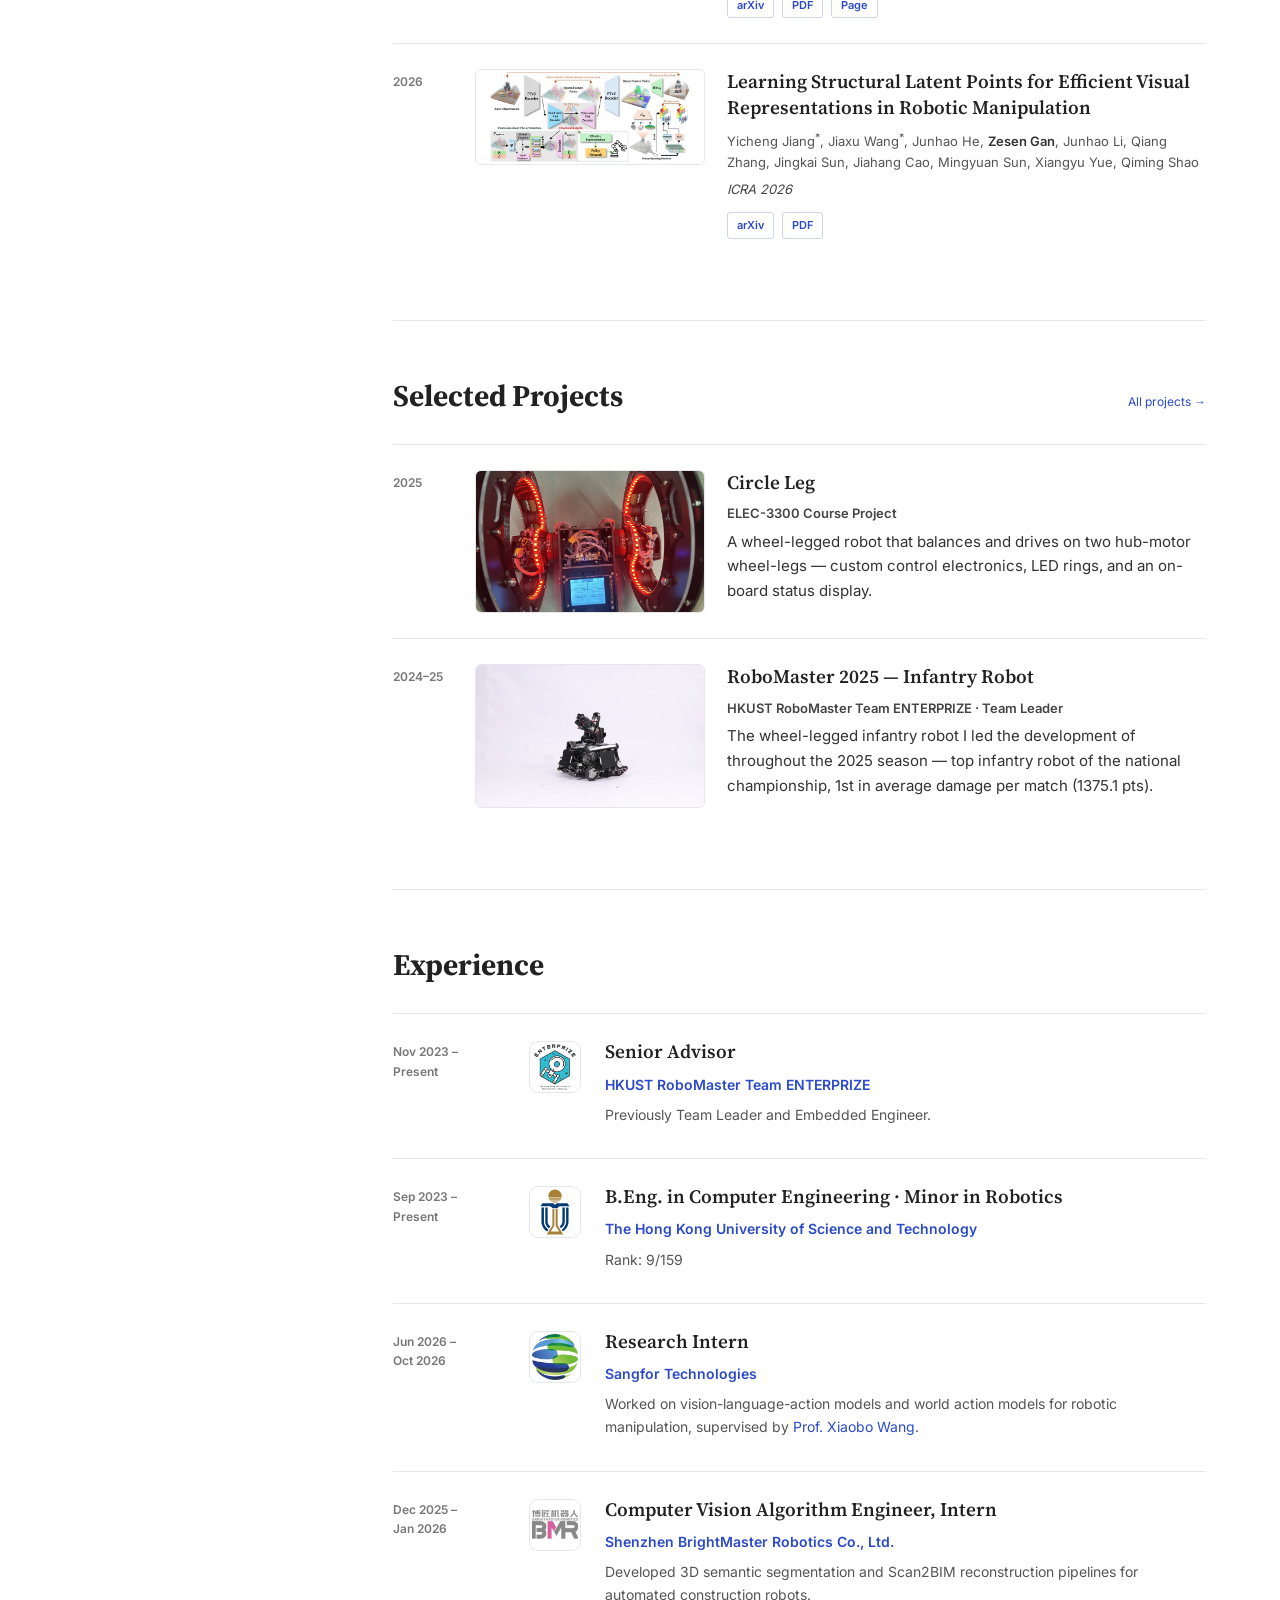
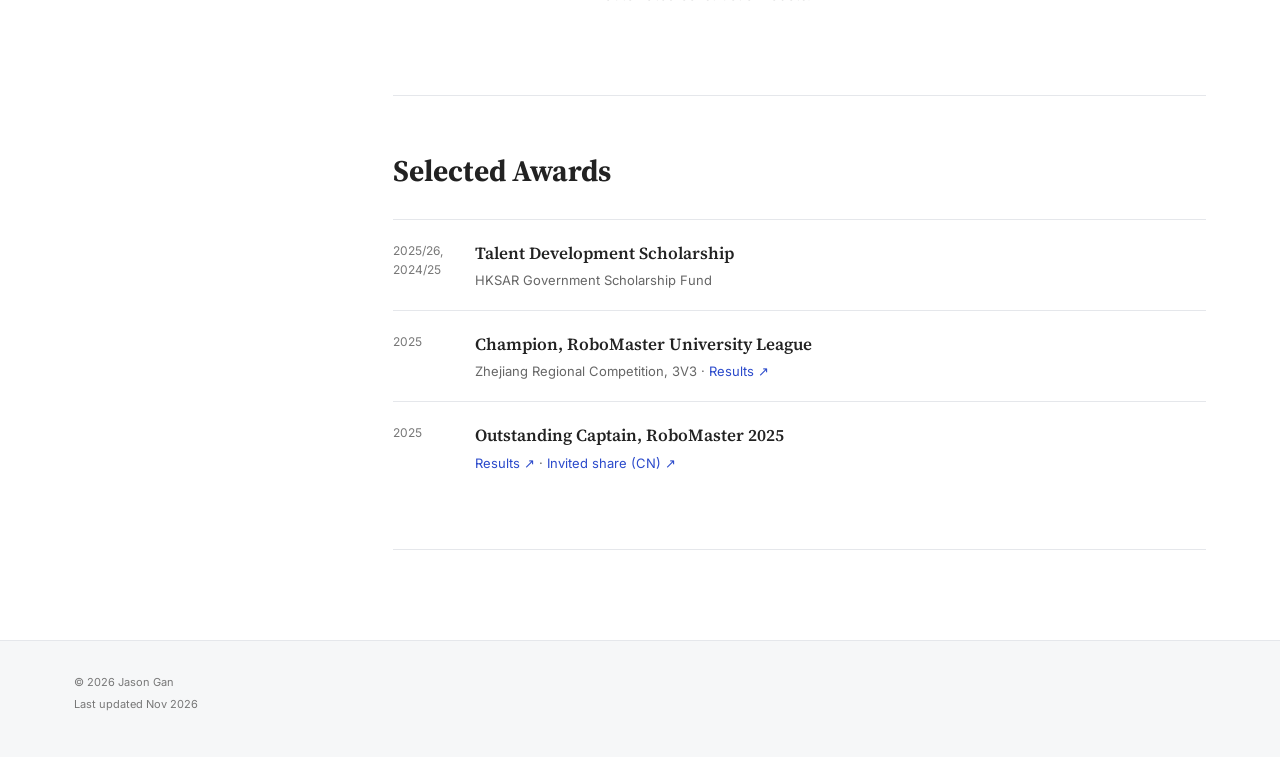
==== commit 709566df: "update" ====
--- a/index.html
+++ b/index.html
@@ -3,6 +3,7 @@
 <head>
   <meta charset="utf-8">
   <meta name="viewport" content="width=device-width, initial-scale=1">
+  <meta name="robots" content="noindex">
   <title>Jason Gan — Homepage</title>
   <meta name="description" content="Jason Gan is a final-year undergraduate student at HKUST studying computer engineering and robotics, working on embodied AI and robot learning.">
 
@@ -101,17 +102,16 @@
         <p>
           I am a final-year undergraduate student at <a href="https://hkust.edu.hk/" target="_blank" rel="noreferrer"><strong>The Hong Kong University of Science and
           Technology</strong></a>, studying Computer Engineering with a minor in Robotics.
-          My research is in <strong>embodied AI</strong> — building models that let robots
-          understand the world well enough to act in it.
+          My research is in <strong>embodied AI</strong> — connecting perception and reasoning
+          with action in the physical world.
         </p>
         <p>
-          I am currently a Research Intern at <strong>Sangfor Technologies</strong>, supervised by
-          <a href="https://scholar.google.com/citations?user=B9qnJaYAAAAJ" target="_blank" rel="noreferrer"><strong>Prof. Xiaobo Wang</strong></a>. I have spent three years with
-          <strong>HKUST RoboMaster Team ENTERPRIZE</strong>, where I now serve as Senior Advisor.
+          I’ve shared wonderful years with <a href="https://hkustenterprize.com/" target="_blank" rel="noreferrer"><strong>HKUST RoboMaster Team ENTERPRIZE</strong></a>
+          during my undergraduate studies, and I now serve as Senior Advisor.
         </p>
         <p>
           I am looking for potential collaborations. If you are interested in my experience,
-          please feel free to <a href="mailto:jason@jasongan.org">reach out</a>.
+          please feel free to <a href="mailto:jason@jasongan.org">reach&nbsp;out</a>.
         </p>
         <h3>Research Interests</h3>
         <div class="tags">
@@ -255,16 +255,6 @@
         <h2>Experience</h2>
 
         <article class="entry has-logo">
-          <div class="entry-date">Jun 2026 –<br>Present</div>
-          <img class="entry-logo" src="assets/img/logo-sangfor.png" alt="Sangfor" width="160" height="160" loading="lazy">
-          <div>
-            <h3>Research Intern</h3>
-            <p class="entry-role"><a href="https://www.sangfor.com/" target="_blank" rel="noreferrer">Sangfor Technologies</a></p>
-            <p>Working on vision-language-action models and world action models for robotic manipulation.</p>
-          </div>
-        </article>
-
-        <article class="entry has-logo">
           <div class="entry-date">Nov 2023 –<br>Present</div>
           <img class="entry-logo" src="assets/img/logo-enterprize.png" alt="HKUST RoboMaster Team ENTERPRIZE" width="143" height="160" loading="lazy">
           <div>
@@ -286,12 +276,22 @@
         </article>
 
         <article class="entry has-logo">
+          <div class="entry-date">Jun 2026 –<br>Oct 2026</div>
+          <img class="entry-logo" src="assets/img/logo-sangfor.png" alt="Sangfor" width="160" height="160" loading="lazy">
+          <div>
+            <h3>Research Intern</h3>
+            <p class="entry-role"><a href="https://www.sangfor.com/" target="_blank" rel="noreferrer">Sangfor Technologies</a></p>
+            <p>Worked on vision-language-action models and world action models for robotic manipulation, supervised by <a href="https://scholar.google.com/citations?user=B9qnJaYAAAAJ" target="_blank" rel="noreferrer">Prof. Xiaobo Wang</a>.</p>
+          </div>
+        </article>
+
+        <article class="entry has-logo">
           <div class="entry-date">Dec 2025 –<br>Jan 2026</div>
           <img class="entry-logo" src="assets/img/logo-bmr.png" alt="BrightMaster Robotics" width="160" height="98" loading="lazy">
           <div>
             <h3>Computer Vision Algorithm Engineer, Intern</h3>
             <p class="entry-role"><a href="https://en.bm-robot.com/" target="_blank" rel="noreferrer">Shenzhen BrightMaster Robotics Co., Ltd.</a></p>
-            <!-- TODO(文字):想补充的话,在这里加一行 <p>做了什么</p> -->
+            <p>Developed 3D semantic segmentation and Scan2BIM reconstruction pipelines for automated construction robots.</p>
           </div>
         </article>
       </section>
@@ -332,7 +332,7 @@
   <footer>
     <div>
       <p>&copy; <span data-year>2026</span> Jason Gan</p>
-      <p>Last updated Oct 2026</p>
+      <p>Last updated Nov 2026</p>
     </div>
   </footer>
 </body>
